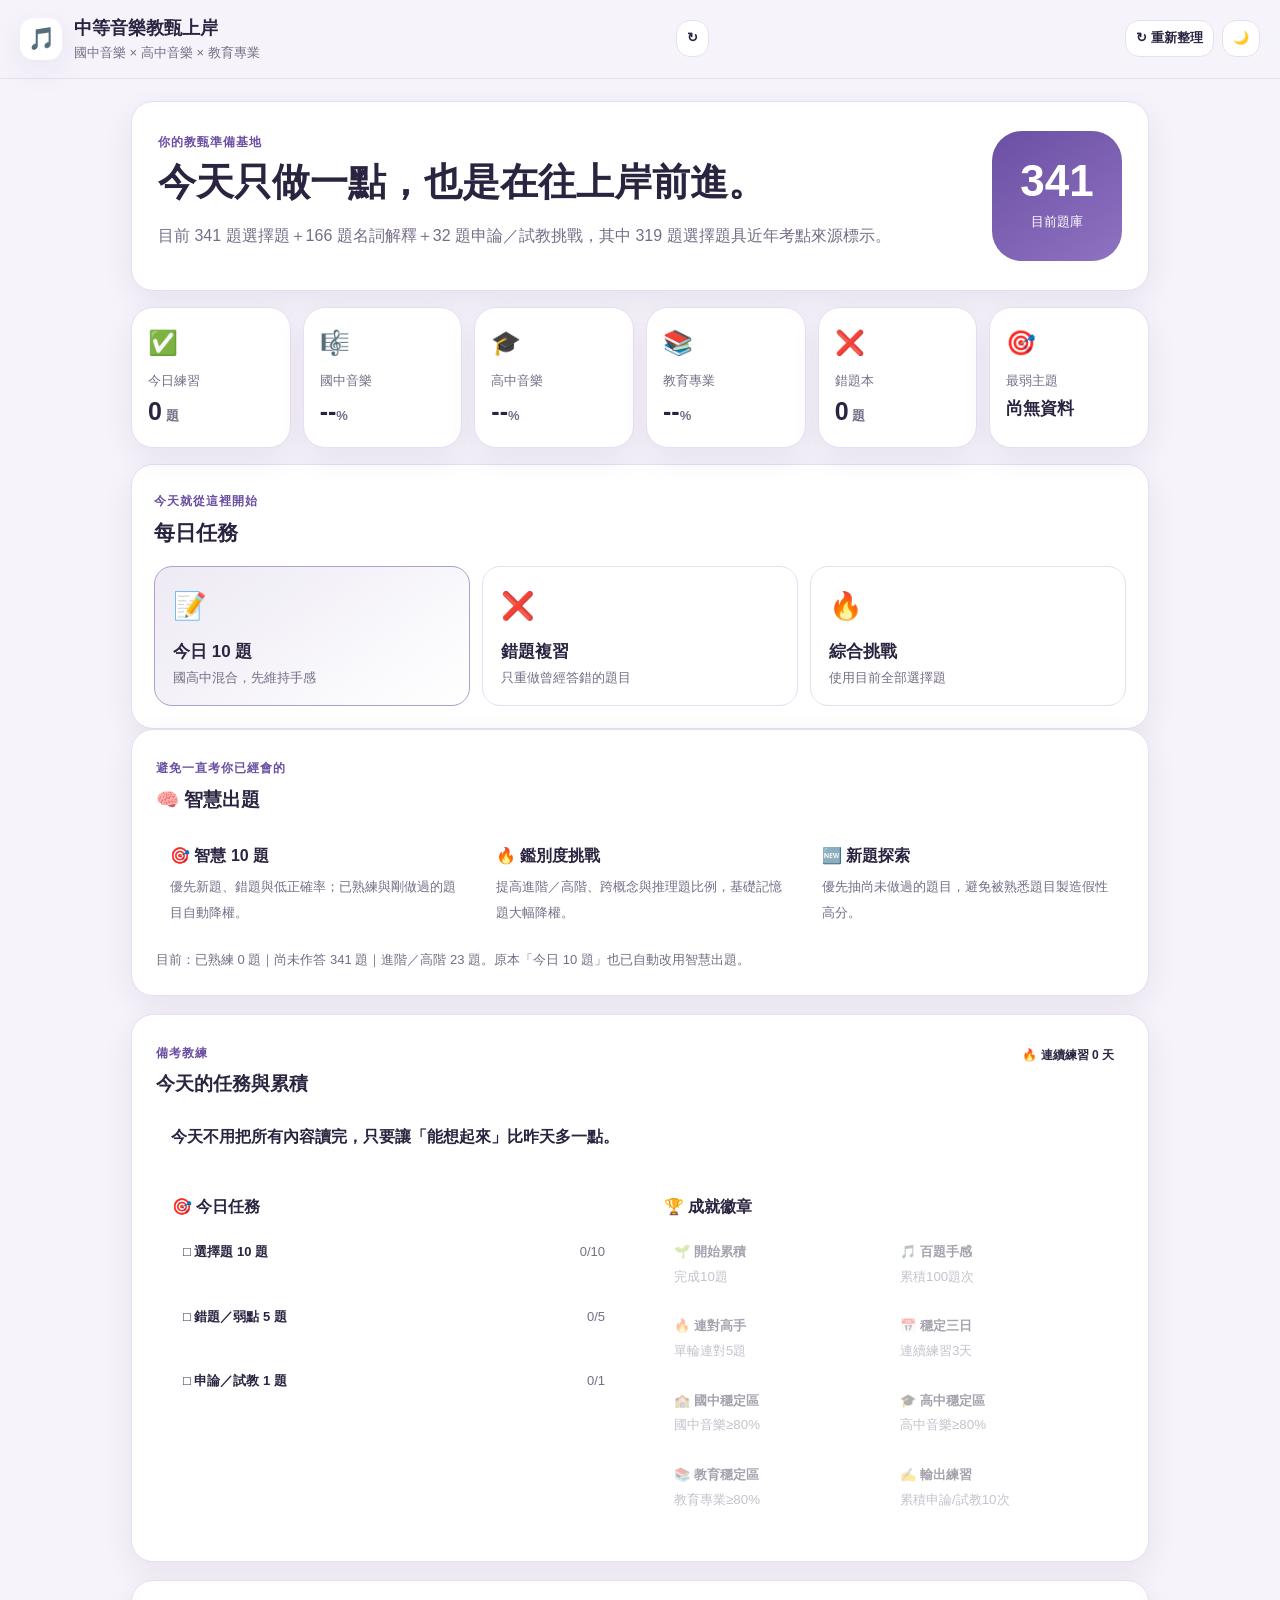
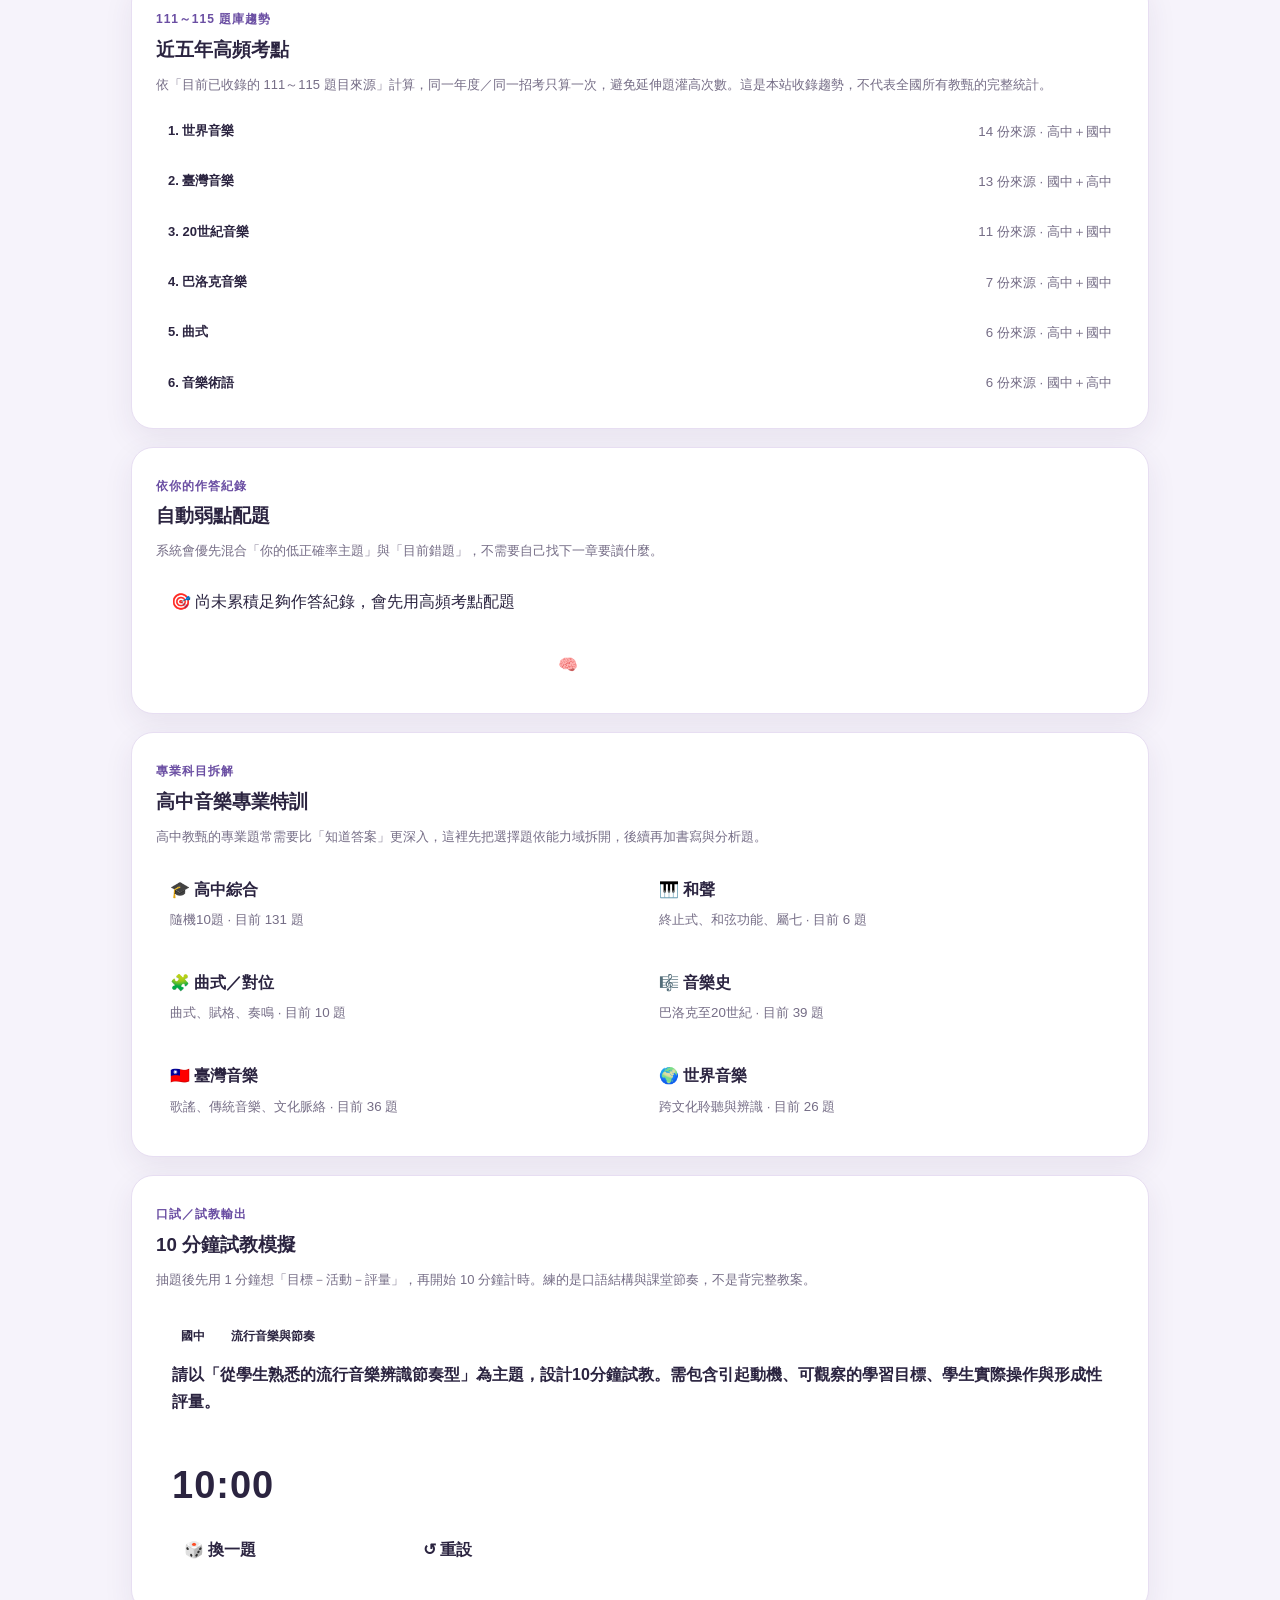
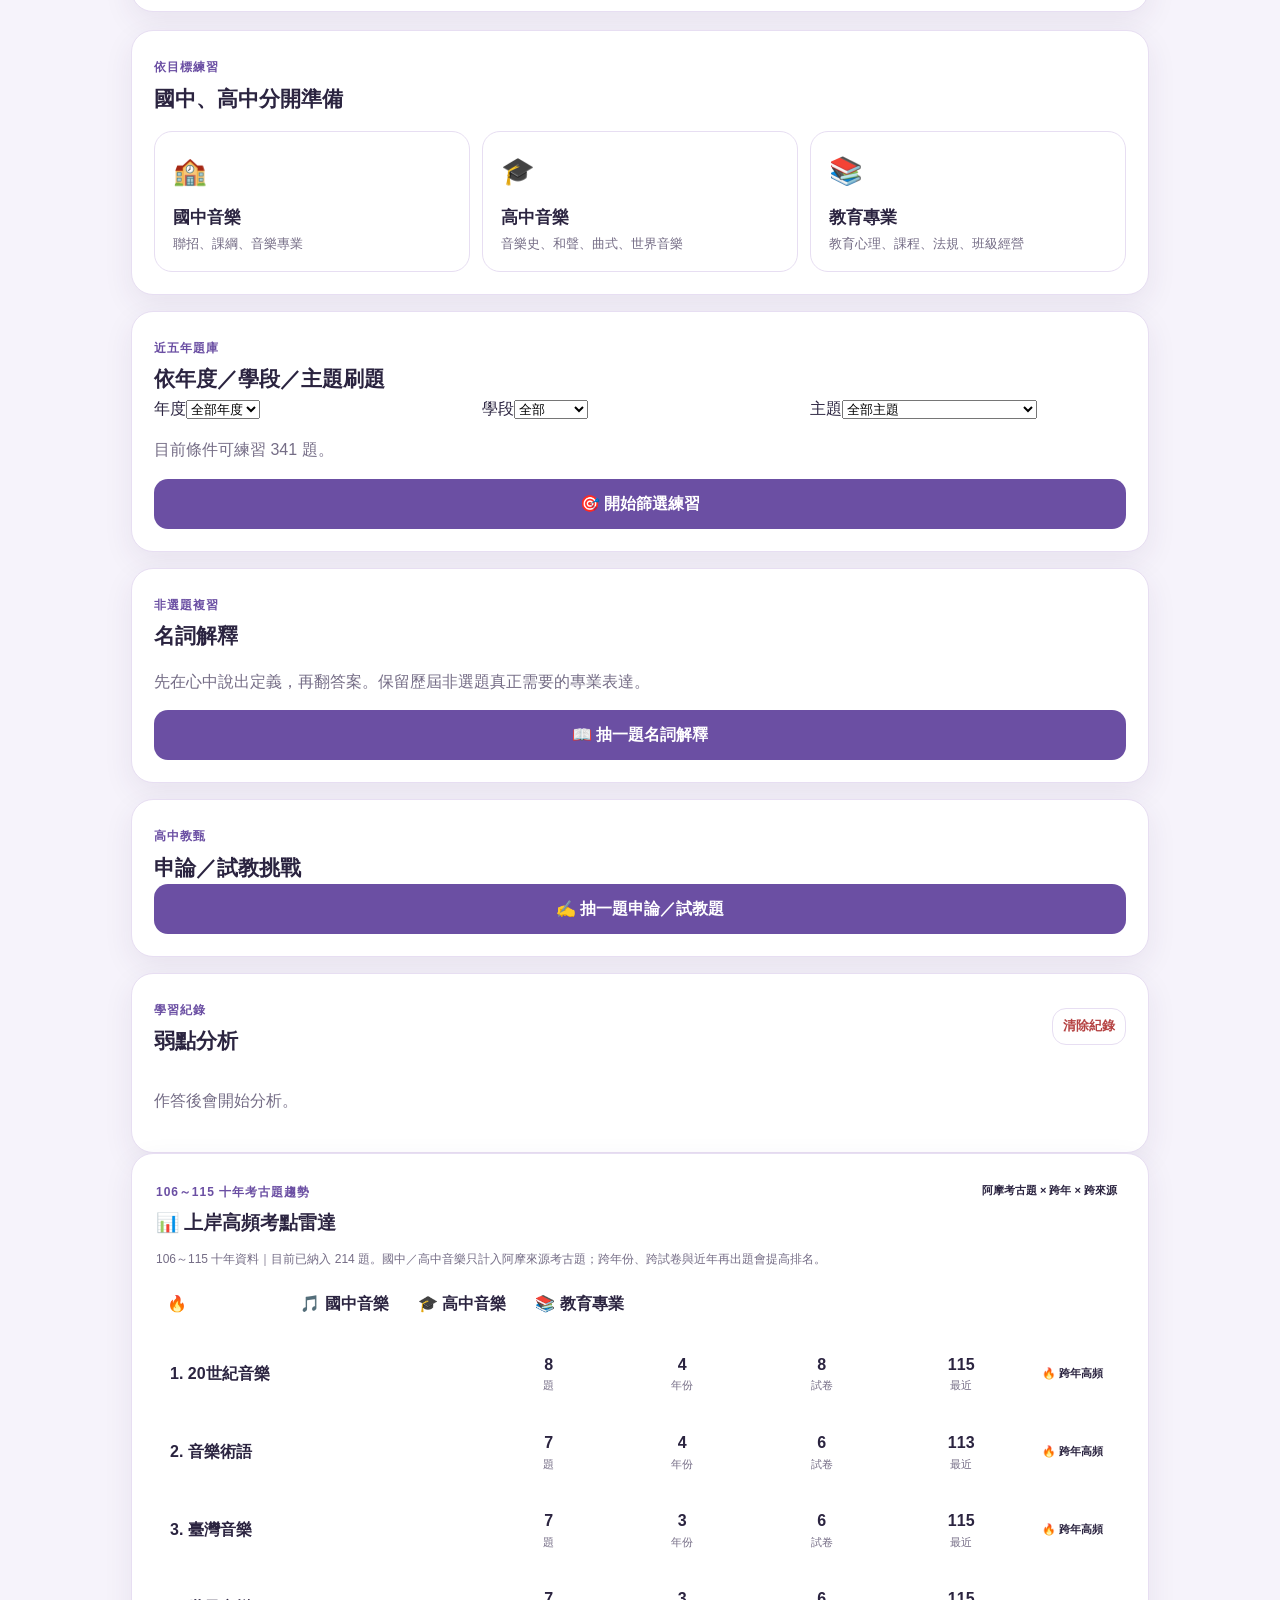
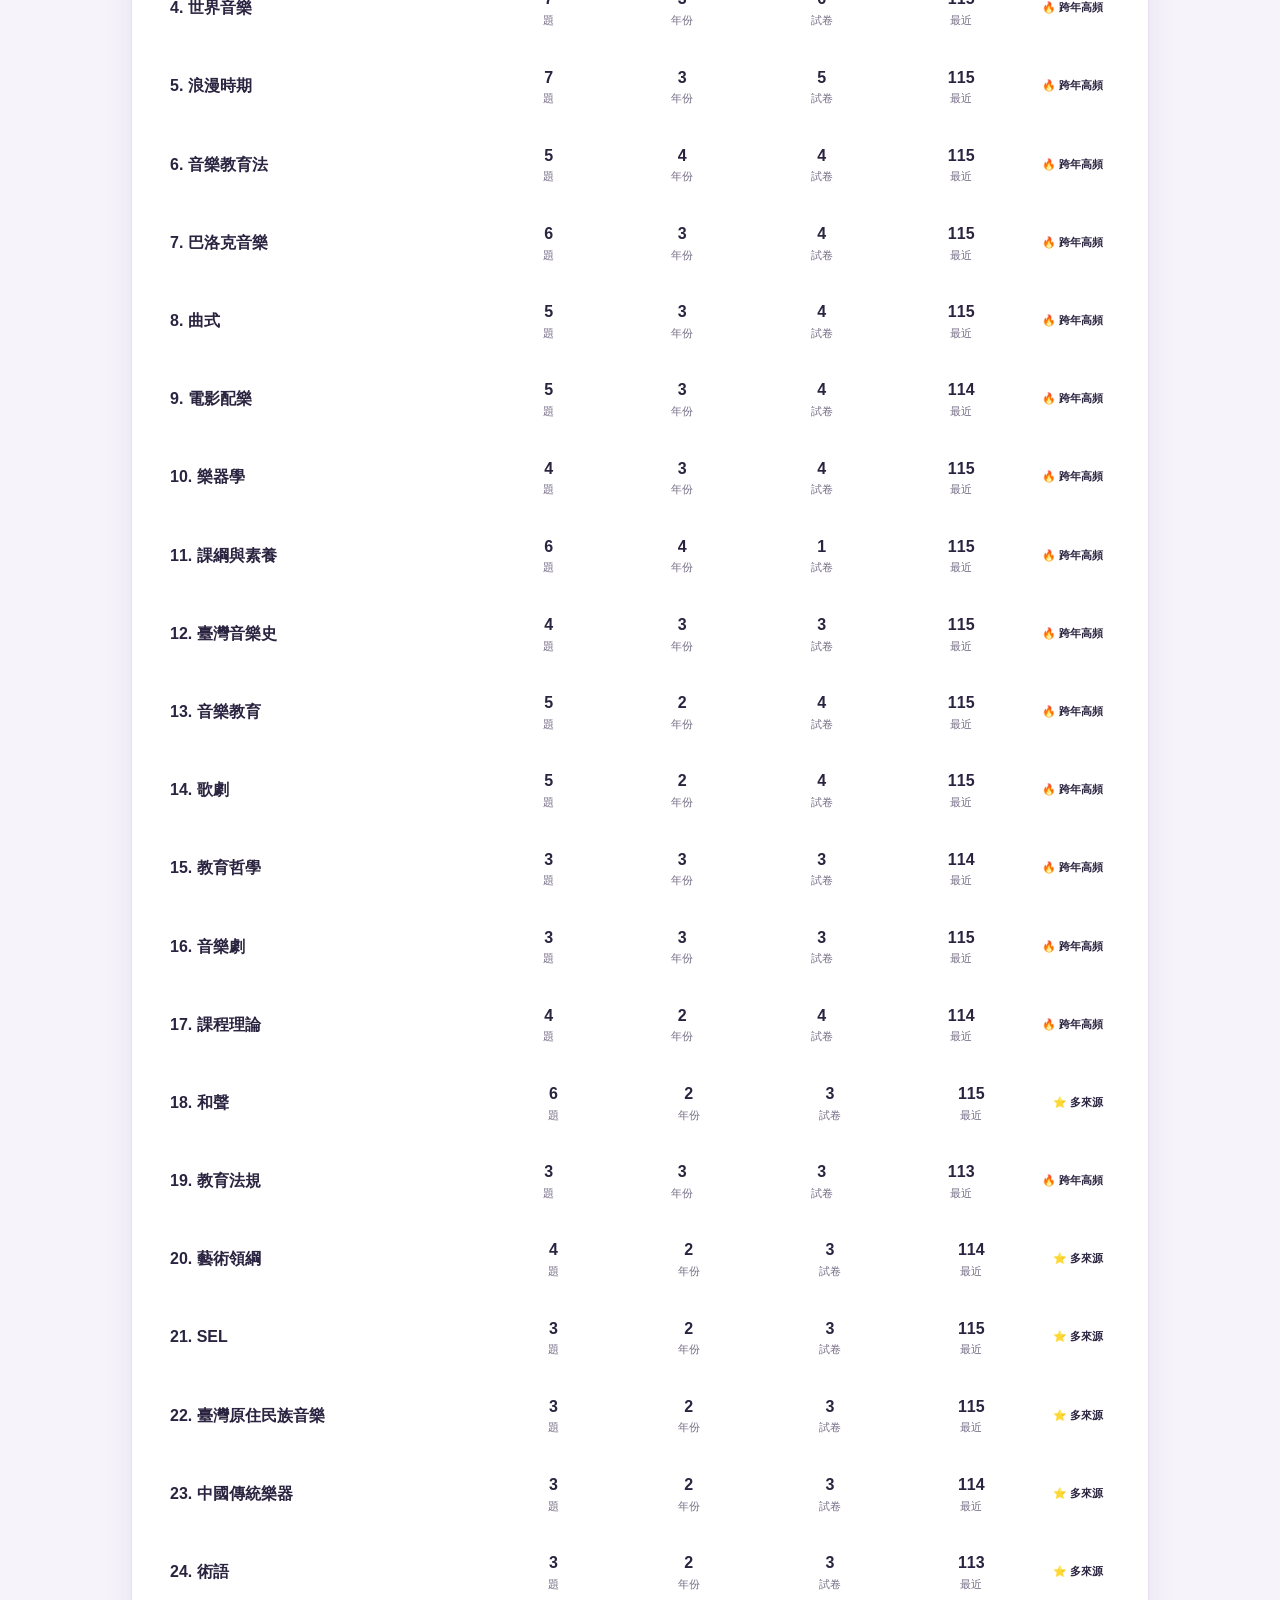
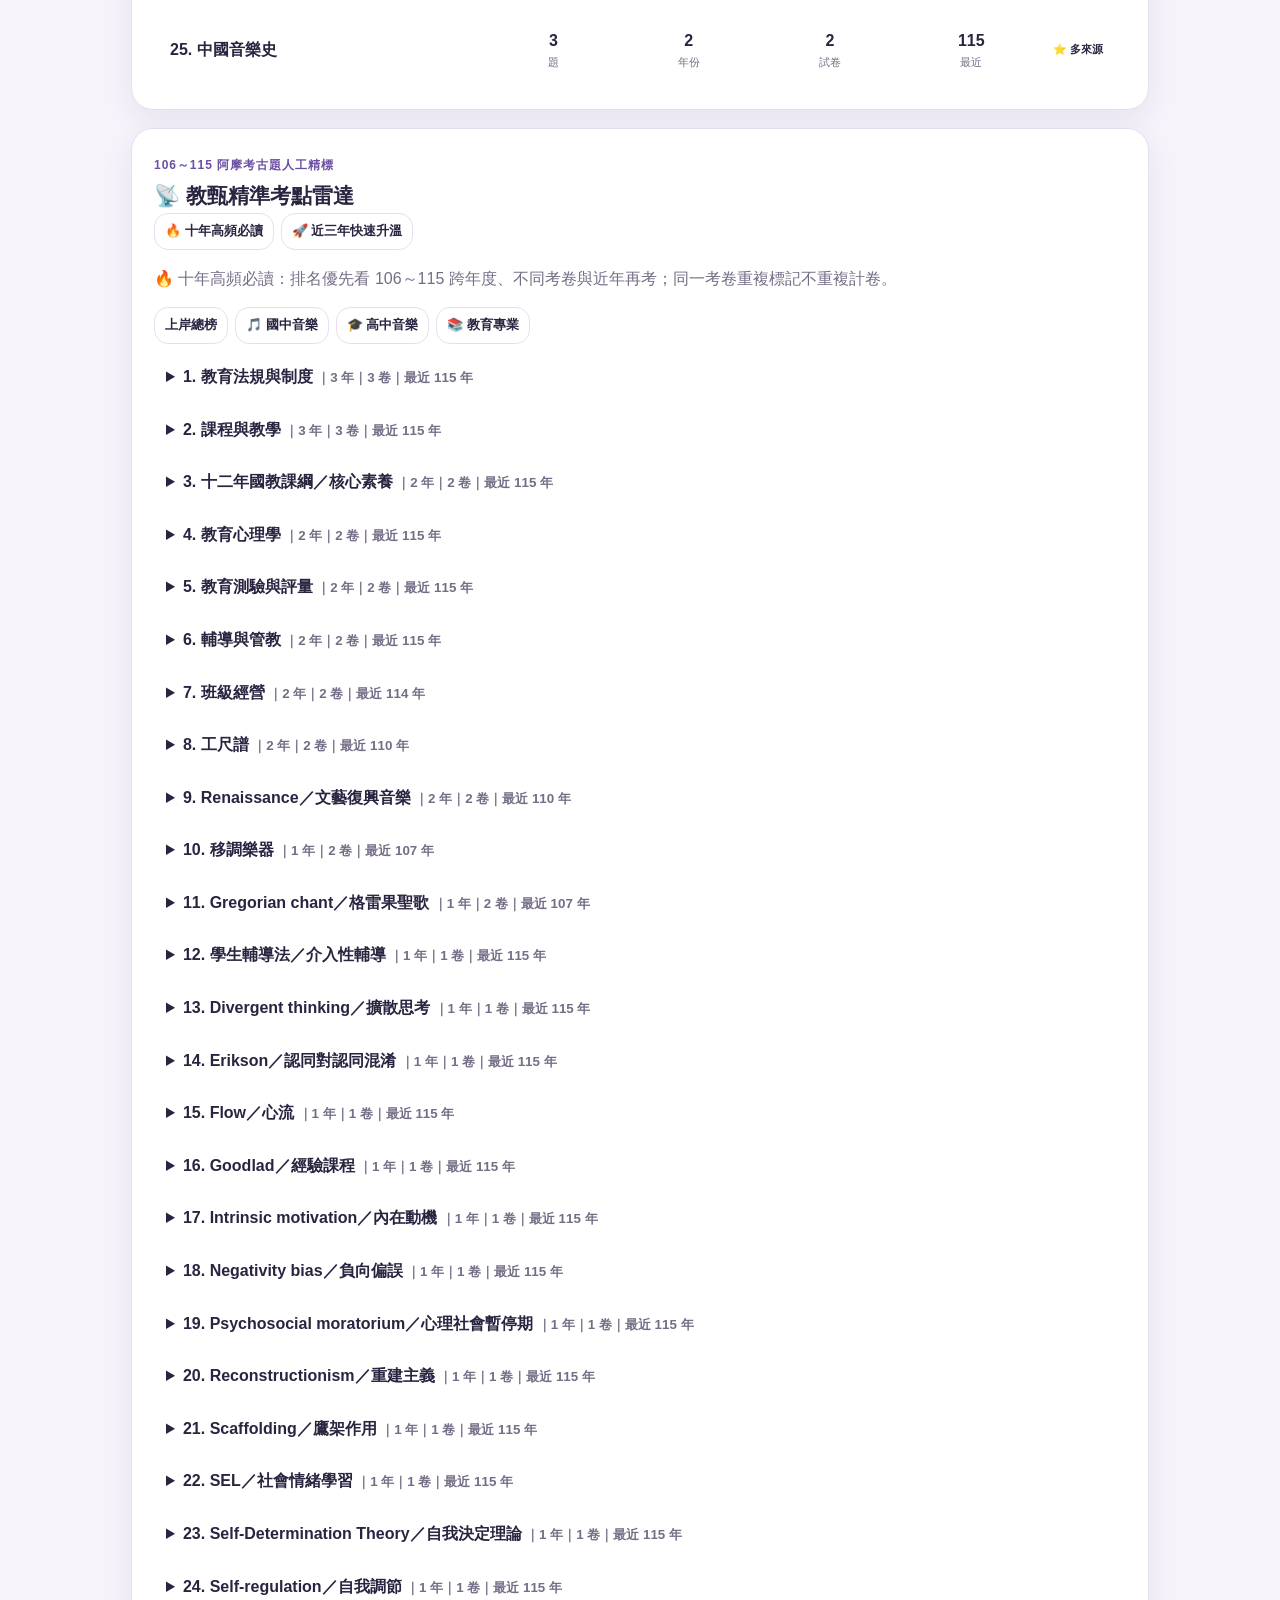
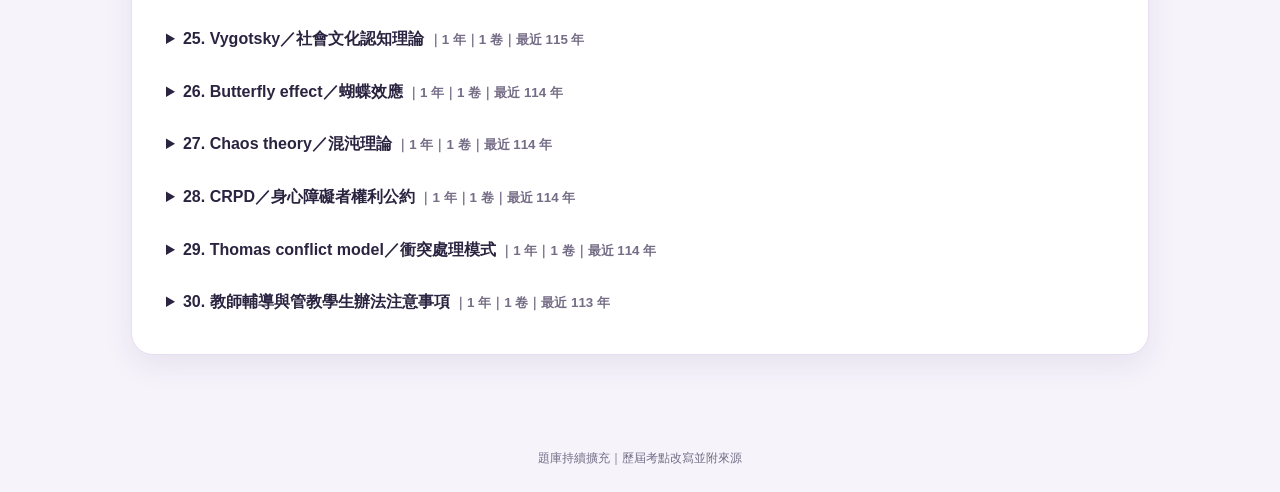
==== index.html @ 7e74a552 "Load 113 MOE music batches" ====
<!doctype html><html lang="zh-Hant"><head><meta charset="utf-8"><meta name="viewport" content="width=device-width, initial-scale=1, viewport-fit=cover"><meta name="theme-color" content="#6b4fa3"><title>中等音樂教甄上岸｜國中＋高中音樂</title><link rel="stylesheet" href="style.css"></head><body><header class="topbar"><div class="brand"><div class="brand-mark">🎵</div><div><h1>中等音樂教甄上岸</h1><p>國中音樂 × 高中音樂 × 教育專業</p></div></div><button onclick="location.reload()" class="ghost small" title="重新整理">↻</button><button id="themeBtn" class="ghost small">🌙</button></header><main class="container"><section id="homeView" class="view active"><section class="hero card"><div><span class="eyebrow">你的教甄準備基地</span><h2>今天只做一點，也是在往上岸前進。</h2><p id="dataStatus" class="muted">正在讀取題庫…</p></div><div class="hero-kpi"><span id="totalQuestions">0</span><small>目前題庫</small></div></section><section class="stats-grid"><div class="stat card"><span class="icon">✅</span><div class="label">今日練習</div><div class="value"><strong id="todayPractice">0</strong><small> 題</small></div></div><div class="stat card"><span class="icon">🎼</span><div class="label">國中音樂</div><div class="value"><strong id="juniorAccuracy">--</strong><small>%</small></div></div><div class="stat card"><span class="icon">🎓</span><div class="label">高中音樂</div><div class="value"><strong id="seniorAccuracy">--</strong><small>%</small></div></div><div class="stat card"><span class="icon">📚</span><div class="label">教育專業</div><div class="value"><strong id="eduAccuracy">--</strong><small>%</small></div></div><div class="stat card"><span class="icon">❌</span><div class="label">錯題本</div><div class="value"><strong id="wrongCount">0</strong><small> 題</small></div></div><div class="stat card"><span class="icon">🎯</span><div class="label">最弱主題</div><div id="weakestTopic" class="value text-value">尚無資料</div></div></section><section class="card section-card"><div class="section-title"><div><span class="eyebrow">今天就從這裡開始</span><h3>每日任務</h3></div></div><div class="mode-grid"><button class="mode-card featured" data-mode="random10"><span class="mode-icon">📝</span><b>今日 10 題</b><small>國高中混合，先維持手感</small></button><button class="mode-card" data-mode="wrong"><span class="mode-icon">❌</span><b>錯題複習</b><small>只重做曾經答錯的題目</small></button><button class="mode-card" data-mode="all"><span class="mode-icon">🔥</span><b>綜合挑戰</b><small>使用目前全部選擇題</small></button></div></section><section class="card section-card"><div class="section-title"><div><span class="eyebrow">依目標練習</span><h3>國中、高中分開準備</h3></div></div><div class="mode-grid"><button class="mode-card" data-mode="junior"><span class="mode-icon">🏫</span><b>國中音樂</b><small>聯招、課綱、音樂專業</small></button><button class="mode-card" data-mode="senior"><span class="mode-icon">🎓</span><b>高中音樂</b><small>音樂史、和聲、曲式、世界音樂</small></button><button class="mode-card" data-mode="education"><span class="mode-icon">📚</span><b>教育專業</b><small>教育心理、課程、法規、班級經營</small></button></div></section><section class="card section-card"><div class="section-title"><div><span class="eyebrow">近五年題庫</span><h3>依年度／學段／主題刷題</h3></div></div><div style="display:grid;grid-template-columns:repeat(auto-fit,minmax(160px,1fr));gap:12px"><label>年度<select id="yearFilter"></select></label><label>學段<select id="subjectFilter"><option value="">全部</option><option value="國中音樂">國中音樂</option><option value="高中音樂">高中音樂</option><option value="教育專業">教育專業</option></select></label><label>主題<select id="topicFilter"></select></label></div><p id="filterCount" class="muted">正在整理可練習題數…</p><button id="filteredQuizBtn" class="primary wide">🎯 開始篩選練習</button></section><section class="card section-card"><div class="section-title"><div><span class="eyebrow">非選題複習</span><h3>名詞解釋</h3></div></div><p class="muted">先在心中說出定義，再翻答案。保留歷屆非選題真正需要的專業表達。</p><button id="termBtn" class="primary wide">📖 抽一題名詞解釋</button></section><section class="card section-card"><div class="section-title"><div><span class="eyebrow">高中教甄</span><h3>申論／試教挑戰</h3></div></div><button id="essayBtn" class="primary wide">✍️ 抽一題申論／試教題</button></section><section class="card section-card"><div class="section-title"><div><span class="eyebrow">學習紀錄</span><h3>弱點分析</h3></div><button id="resetBtn" class="ghost danger small">清除紀錄</button></div><div id="weaknessList" class="weakness-list"><p class="muted">作答後會開始分析。</p></div></section></section><section id="quizView" class="view"><div class="quiz-head"><button id="quitBtn" class="ghost small">← 返回</button><div class="progress-wrap"><div class="progress-meta"><span id="questionProgress">1 / 10</span><span id="quizScore">答對 0</span></div><div class="progress"><div id="progressBar"></div></div></div></div><article class="question-card card"><div class="question-meta"><span id="questionSubject" class="pill"></span><span id="questionTopic" class="pill subtle"></span><span id="questionLevel" class="pill subtle"></span></div><h2 id="questionText"></h2><div id="options" class="options"></div><div id="feedback" class="feedback hidden"><div id="feedbackTitle" class="feedback-title"></div><p id="explanation"></p><div id="sourceBox" class="source-box"></div></div><button id="nextBtn" class="primary hidden">下一題 →</button></article></section><section id="termView" class="view"><div class="quiz-head"><button id="termBackBtn" class="ghost small">← 返回</button></div><article class="question-card card"><div class="question-meta"><span id="termLevel" class="pill"></span><span id="termTopic" class="pill subtle"></span></div><span class="eyebrow">請解釋下列名詞</span><h2 id="termName"></h2><p id="termZh" class="muted"></p><button id="showTermBtn" class="primary wide">👀 看解答</button><div id="termAnswer" class="feedback hidden"></div><button id="nextTermBtn" class="ghost wide">再抽一題</button></article></section><section id="essayView" class="view"><div class="quiz-head"><button id="essayBackBtn" class="ghost small">← 返回</button></div><article class="question-card card"><div class="question-meta"><span id="essayLevel" class="pill"></span><span id="essayTopic" class="pill subtle"></span></div><h2 id="essayQuestion"></h2><div class="essay-tools"><textarea id="essayAnswer" rows="10"></textarea></div><button id="showHintBtn" class="primary">看答題提示</button><div id="essayHint" class="feedback hidden"></div><button id="nextEssayBtn" class="ghost wide">再抽一題</button></article></section><section id="resultView" class="view"><section class="result-card card"><div id="resultEmoji" class="result-emoji">🎉</div><h2 id="resultTitle">完成！</h2><div class="score-big"><span id="resultScore">0</span><small>%</small></div><p id="resultSummary" class="muted"></p><div class="result-actions"><button id="retryBtn" class="primary">再練一次</button><button id="homeBtn" class="ghost">回首頁</button></div></section></section></main><footer><span>題庫持續擴充｜歷屆考點改寫並附來源</span></footer><script src="questions.js"></script><script src="questions_recent.js"></script><script src="questions_official_111_115.js"></script><script src="questions_batch_114_jh_music_edu.js"></script><script src="questions_batch_113_tainan.js"></script><script src="source_index.js"></script><script src="questions_batch_114_newtaipei_tainan_ntnu_part7.js"></script><script src="questions_batch_114_kaohsiung_taipei_part8.js"></script><script src="questions_batch_115_latest_part1.js"></script><script src="questions_batch_115_latest_part2.js"></script><script src="questions_batch_115_newtaipei_part3.js"></script><script src="sources_115.js"></script><script src="questions_rare_batch1.js"></script><script src="questions_rare_batch2.js"></script><script src="questions_rare_batch3.js"></script><script src="questions_rare_batch4.js"></script><script src="questions_rare_batch5.js"></script><script src="questions_rare_batch6.js"></script><script src="questions_rare_batch7.js"></script><script src="questions_rare_batch8.js"></script><script src="questions_junior_111_batch1.js"></script><script src="questions_junior_112_115_batch2.js"></script><script src="questions_junior_112_115_batch3.js"></script><script src="questions_junior_113_114_batch4.js"></script><script src="questions_junior_113_batch5.js"></script><script src="questions_junior_115_central_batch6.js"></script><script src="questions_junior_115_central_taoyuan_batch7.js"></script><script src="questions_junior_115_taoyuan_kaohsiung_batch8.js"></script><script src="questions_junior_115_kaohsiung_batch9.js"></script><script src="questions_junior_115_kaohsiung_batch10.js"></script><script src="questions_junior_115_kaohsiung_batch11.js"></script><script src="questions_115_moe_nonchoice_batch12.js"></script><script src="questions_115_moe_nonchoice_batch13.js"></script><script src="questions_115_chsh_nonchoice_batch14.js"></script><script src="questions_115_neihu_batch15.js"></script><script src="questions_112_tcfsh_batch16.js?v=20260818"></script><script src="questions_112_nchu_batch17.js?v=20260818"></script><script src="questions_113_nchu_batch18.js?v=20260818"></script><script src="questions_113_moe_batch19.js?v=20260818"></script><script src="terms.js"></script><script src="terms_110_113.js"></script><script src="terms_112_115_extra.js"></script><script src="terms_111_115_extra2.js"></script><script src="terms_rare_batch3.js"></script><script src="terms_rare_batch4.js"></script><script src="terms_rare_batch5.js"></script><script src="terms_rare_batch6.js"></script><script src="terms_rare_batch7.js"></script><script src="terms_rare_batch8.js"></script><script src="terms_rare_batch9.js"></script><script src="terms_115_cksh_batch10.js"></script><script src="terms_115_moe_batch11.js"></script><script src="terms_115_chsh_batch12.js"></script><script src="terms_115_hchs_batch13.js?v=20260818"></script><script src="terms_115_zsgsh_batch14.js?v=20260818"></script><script src="terms_114_ntnu_batch15.js?v=20260818"></script><script src="terms_112_moe_batch16.js?v=20260818"></script><script src="terms_112_tcfsh_batch17.js?v=20260818"></script><script src="terms_112_nchu_batch18.js?v=20260818"></script><script src="terms_113_nchu_batch19.js?v=20260818"></script><script src="terms_113_moe_batch20.js?v=20260818"></script><script src="essay_prompts.js"></script><script src="essay_115_neihu_batch.js"></script><script src="essay_115_hchs_batch.js?v=20260818"></script><script src="essay_115_zsgsh_batch.js?v=20260818"></script><script src="essay_114_ntnu_batch.js?v=20260818"></script><script src="essay_112_moe_batch.js?v=20260818"></script><script src="essay_112_tcfsh_batch.js?v=20260818"></script><script src="essay_112_nchu_batch.js?v=20260818"></script><script src="essay_113_nchu_batch.js?v=20260818"></script><script src="essay_113_moe_batch.js?v=20260818"></script><script src="detailed_answers.js?v=20260818"></script><script src="app.js"></script><script src="detailed_answer_ui.js?v=20260818"></script><script src="coach.js?v=20260818"></script><script src="spaced_review.js?v=20260818"></script><script src="advanced_practice.js?v=20260818"></script><script src="precise_terms_106_110.js?v=20260818"></script><script src="precise_terms_106_109_batch2.js?v=20260818b"></script><script src="precise_terms_106_110_part2.js?v=20260818c"></script><script src="precise_terms_107_moe_batch4.js?v=20260818d"></script><script src="precise_terms_111_113_batch4.js?v=20260818e"></script><script src="precise_terms_114_115_batch6.js?v=20260818f"></script><script src="precise_terms_edu_112_115_batch1.js?v=20260818g"></script><script src="precise_terms_edu_113_115_batch8.js?v=20260818h"></script><script src="precise_terms_edu_112_batch9.js?v=20260818i"></script><script src="precise_terms_edu_109_111_batch10.js?v=20260818j"></script><script src="precise_terms_edu_106_108_batch11.js?v=20260818k"></script><script src="precise_terms_radar.js?v=20260818k"></script></body></html>
---- style.css ----
:root{
  --bg:#f6f3fb;
  --card:#ffffff;
  --text:#2b2440;
  --muted:#756d86;
  --primary:#6b4fa3;
  --primary-2:#8f72c1;
  --border:#e7def2;
  --good:#1d7a5b;
  --bad:#b54242;
  --shadow:0 10px 30px rgba(59,42,94,.08);
}
*{box-sizing:border-box}
html{scroll-behavior:smooth}
body{margin:0;font-family:-apple-system,BlinkMacSystemFont,"Segoe UI","Noto Sans TC",sans-serif;background:var(--bg);color:var(--text);line-height:1.6}
body.dark{--bg:#17131f;--card:#221c2e;--text:#f5f0ff;--muted:#b8adc8;--primary:#a98adf;--primary-2:#c0a7ea;--border:#3a304b;--shadow:none}
button,textarea{font:inherit}
button{cursor:pointer}
.topbar{position:sticky;top:0;z-index:10;display:flex;align-items:center;justify-content:space-between;padding:14px 20px;background:color-mix(in srgb,var(--bg) 92%,transparent);backdrop-filter:blur(10px);border-bottom:1px solid var(--border)}
.brand{display:flex;align-items:center;gap:12px}.brand-mark{width:42px;height:42px;border-radius:14px;display:grid;place-items:center;background:var(--card);box-shadow:var(--shadow);font-size:22px}.brand h1{font-size:18px;margin:0}.brand p{margin:0;color:var(--muted);font-size:13px}
.container{max-width:1050px;margin:0 auto;padding:22px 16px 70px}.view{display:none}.view.active{display:block}.card{background:var(--card);border:1px solid var(--border);border-radius:22px;box-shadow:var(--shadow)}
.hero{display:grid;grid-template-columns:1fr auto;gap:20px;align-items:center;padding:26px}.hero h2{font-size:clamp(24px,5vw,38px);line-height:1.25;margin:6px 0 10px}.eyebrow{font-size:12px;font-weight:800;letter-spacing:.08em;color:var(--primary);text-transform:uppercase}.muted{color:var(--muted)}.hero-note{margin-bottom:0;color:var(--muted)}.hero-kpi{width:130px;height:130px;border-radius:30px;background:linear-gradient(145deg,var(--primary),var(--primary-2));color:white;display:flex;flex-direction:column;align-items:center;justify-content:center}.hero-kpi span{font-size:44px;font-weight:900;line-height:1}.hero-kpi small{margin-top:8px}
.stats-grid{display:grid;grid-template-columns:repeat(6,1fr);gap:12px;margin:16px 0}.stat{padding:16px;min-height:125px}.stat .icon{font-size:24px}.stat .label{color:var(--muted);font-size:13px;margin-top:8px}.stat .value{font-size:25px;font-weight:850}.stat .value small{font-size:13px;color:var(--muted)}.stat .text-value{font-size:17px;line-height:1.3;margin-top:7px}
.section-card{padding:22px;margin-top:16px}.section-title{display:flex;align-items:center;justify-content:space-between;gap:16px}.section-title h3{margin:3px 0 0;font-size:21px}.mode-grid{display:grid;grid-template-columns:repeat(3,1fr);gap:12px;margin-top:16px}.mode-card{border:1px solid var(--border);background:var(--card);color:var(--text);border-radius:18px;padding:18px;text-align:left;min-height:120px;transition:.15s ease}.mode-card:hover{transform:translateY(-2px);border-color:var(--primary)}.mode-card.featured{background:linear-gradient(145deg,color-mix(in srgb,var(--primary) 12%,var(--card)),var(--card));border-color:color-mix(in srgb,var(--primary) 45%,var(--border))}.mode-icon{font-size:27px;display:block;margin-bottom:10px}.mode-card b{display:block;font-size:17px}.mode-card small{display:block;color:var(--muted);margin-top:4px;line-height:1.35}
.primary,.ghost{border-radius:14px;padding:11px 16px;border:1px solid transparent;font-weight:800}.primary{background:var(--primary);color:white}.primary:hover{filter:brightness(1.05)}.ghost{background:var(--card);color:var(--text);border-color:var(--border)}.ghost:hover{border-color:var(--primary)}.small{padding:7px 10px;font-size:13px}.danger{color:var(--bad)}.wide{width:100%}
.notice{padding:18px 20px;margin-top:16px}.notice p{margin:5px 0 0;color:var(--muted)}
.quiz-head{display:flex;align-items:center;gap:14px;margin-bottom:14px}.progress-wrap{flex:1}.progress-meta{display:flex;justify-content:space-between;font-size:13px;color:var(--muted);margin-bottom:6px}.progress{height:9px;border-radius:999px;background:var(--border);overflow:hidden}.progress>div{height:100%;width:0;background:var(--primary);transition:width .2s}
.question-card{padding:24px}.question-meta{display:flex;flex-wrap:wrap;gap:8px;margin-bottom:14px}.pill{font-size:12px;font-weight:800;border-radius:999px;padding:5px 10px;background:color-mix(in srgb,var(--primary) 14%,var(--card));color:var(--primary)}.pill.subtle{background:var(--bg);color:var(--muted)}.question-card h2{font-size:clamp(21px,4vw,30px);line-height:1.45;margin:10px 0 20px}.options{display:grid;gap:10px}.option-btn{width:100%;text-align:left;border:1px solid var(--border);background:var(--card);color:var(--text);border-radius:16px;padding:15px 16px}.option-btn:hover:not(:disabled){border-color:var(--primary)}.option-btn.correct{border-color:var(--good);background:color-mix(in srgb,var(--good) 10%,var(--card))}.option-btn.wrong{border-color:var(--bad);background:color-mix(in srgb,var(--bad) 9%,var(--card))}.option-btn:disabled{cursor:default}.feedback{margin:18px 0;padding:16px;border-radius:16px;background:var(--bg);border:1px solid var(--border)}.feedback-title{font-weight:900;margin-bottom:6px}.source-box{font-size:12px;color:var(--muted);margin-top:10px;border-top:1px dashed var(--border);padding-top:8px}.hidden{display:none!important}
.result-card{max-width:620px;margin:40px auto;padding:34px;text-align:center}.result-emoji{font-size:48px}.score-big{font-size:58px;font-weight:900;color:var(--primary);line-height:1.1}.score-big small{font-size:22px}.result-actions{display:flex;justify-content:center;gap:10px;margin-top:20px}
.essay-tools{margin:12px 0}.essay-tools label{font-weight:800;display:block;margin-bottom:8px}.essay-tools textarea{width:100%;resize:vertical;border:1px solid var(--border);border-radius:16px;background:var(--bg);color:var(--text);padding:14px;outline:none}.essay-tools textarea:focus{border-color:var(--primary)}
.weakness-list{display:grid;gap:10px;margin-top:14px}.weak-row{display:grid;grid-template-columns:minmax(120px,1fr) 2fr auto;align-items:center;gap:10px}.weak-bar{height:9px;border-radius:999px;background:var(--border);overflow:hidden}.weak-bar>span{display:block;height:100%;background:var(--primary)}.weak-label{font-size:13px}.weak-score{font-size:12px;color:var(--muted)}
footer{display:flex;justify-content:center;flex-wrap:wrap;gap:6px;padding:24px 16px;color:var(--muted);font-size:12px}
@media(max-width:900px){.stats-grid{grid-template-columns:repeat(3,1fr)}}
@media(max-width:680px){.topbar{padding:12px 14px}.brand p{display:none}.container{padding:14px 12px 60px}.hero{grid-template-columns:1fr;padding:20px}.hero-kpi{width:100%;height:auto;min-height:92px;border-radius:20px}.hero-kpi span{font-size:36px}.stats-grid{grid-template-columns:repeat(2,1fr)}.mode-grid{grid-template-columns:1fr}.section-card{padding:18px}.question-card{padding:18px}.weak-row{grid-template-columns:1fr auto}.weak-bar{grid-column:1/-1}}
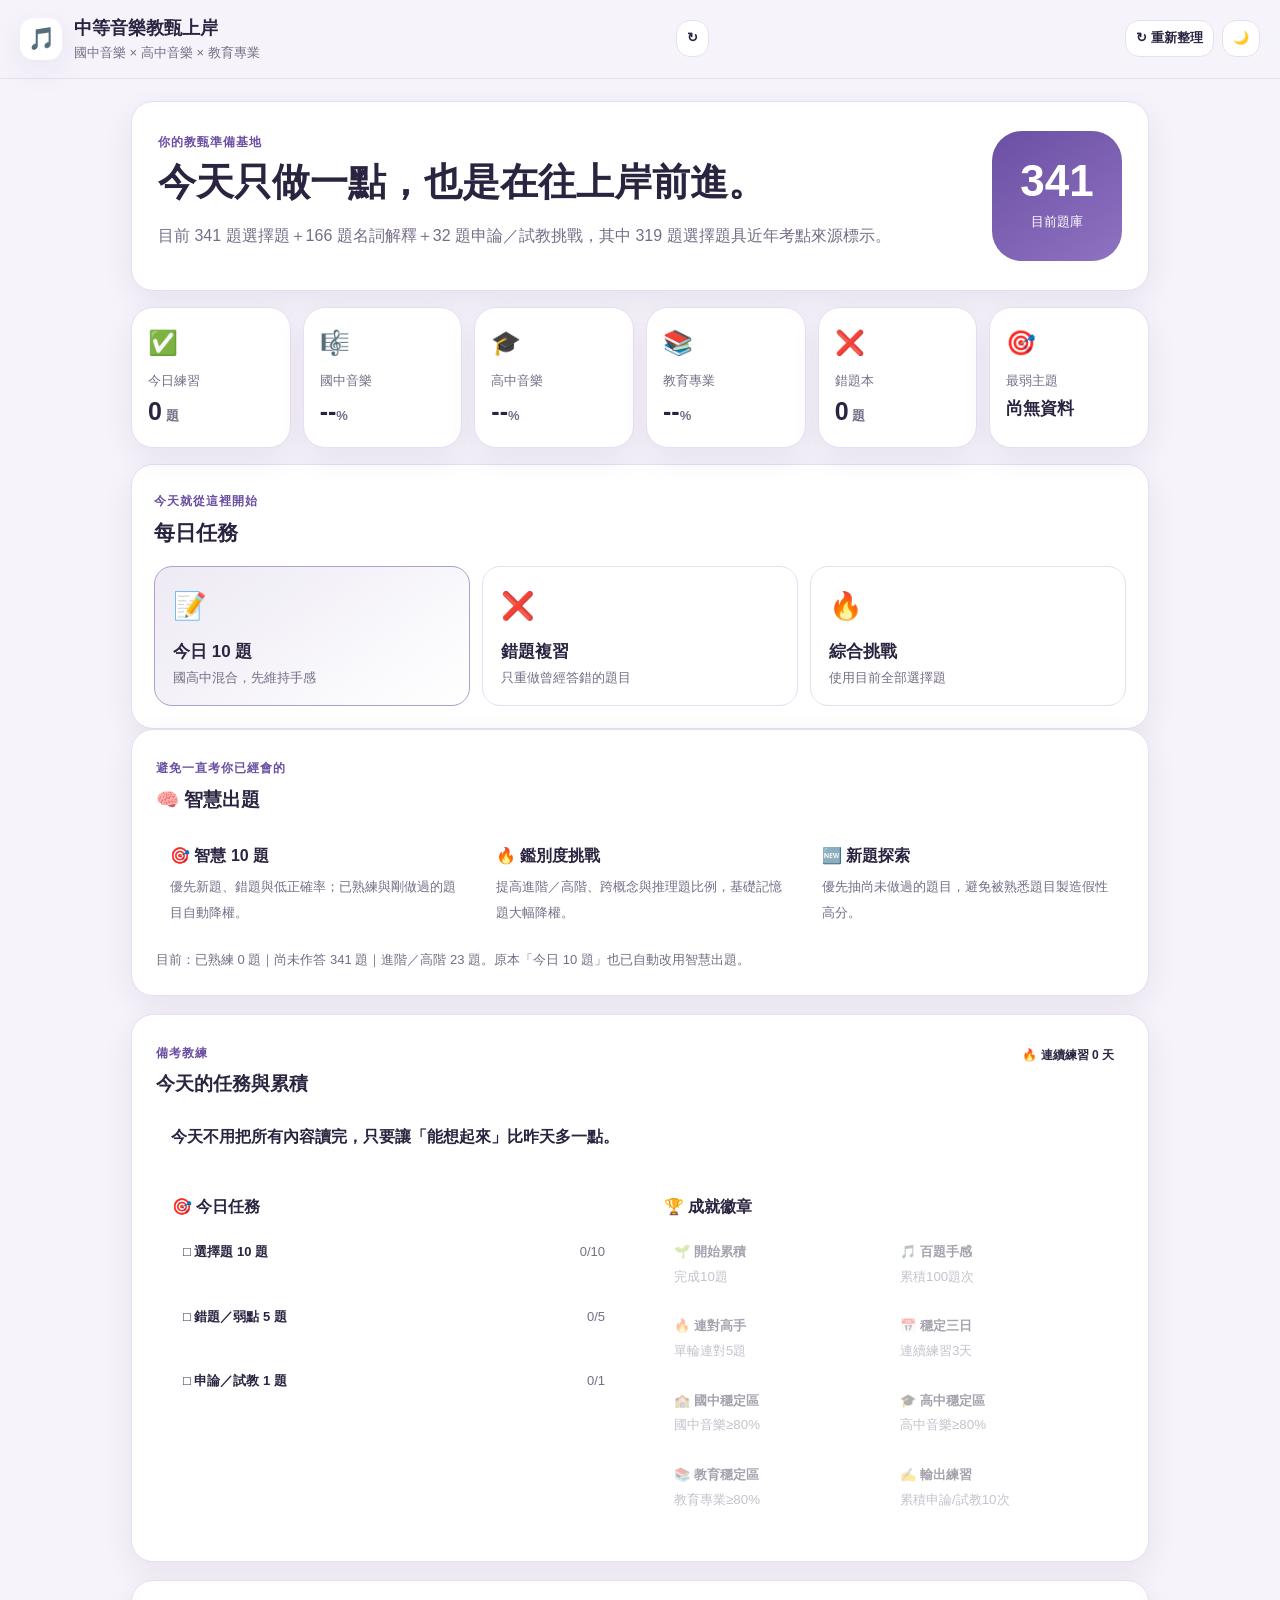
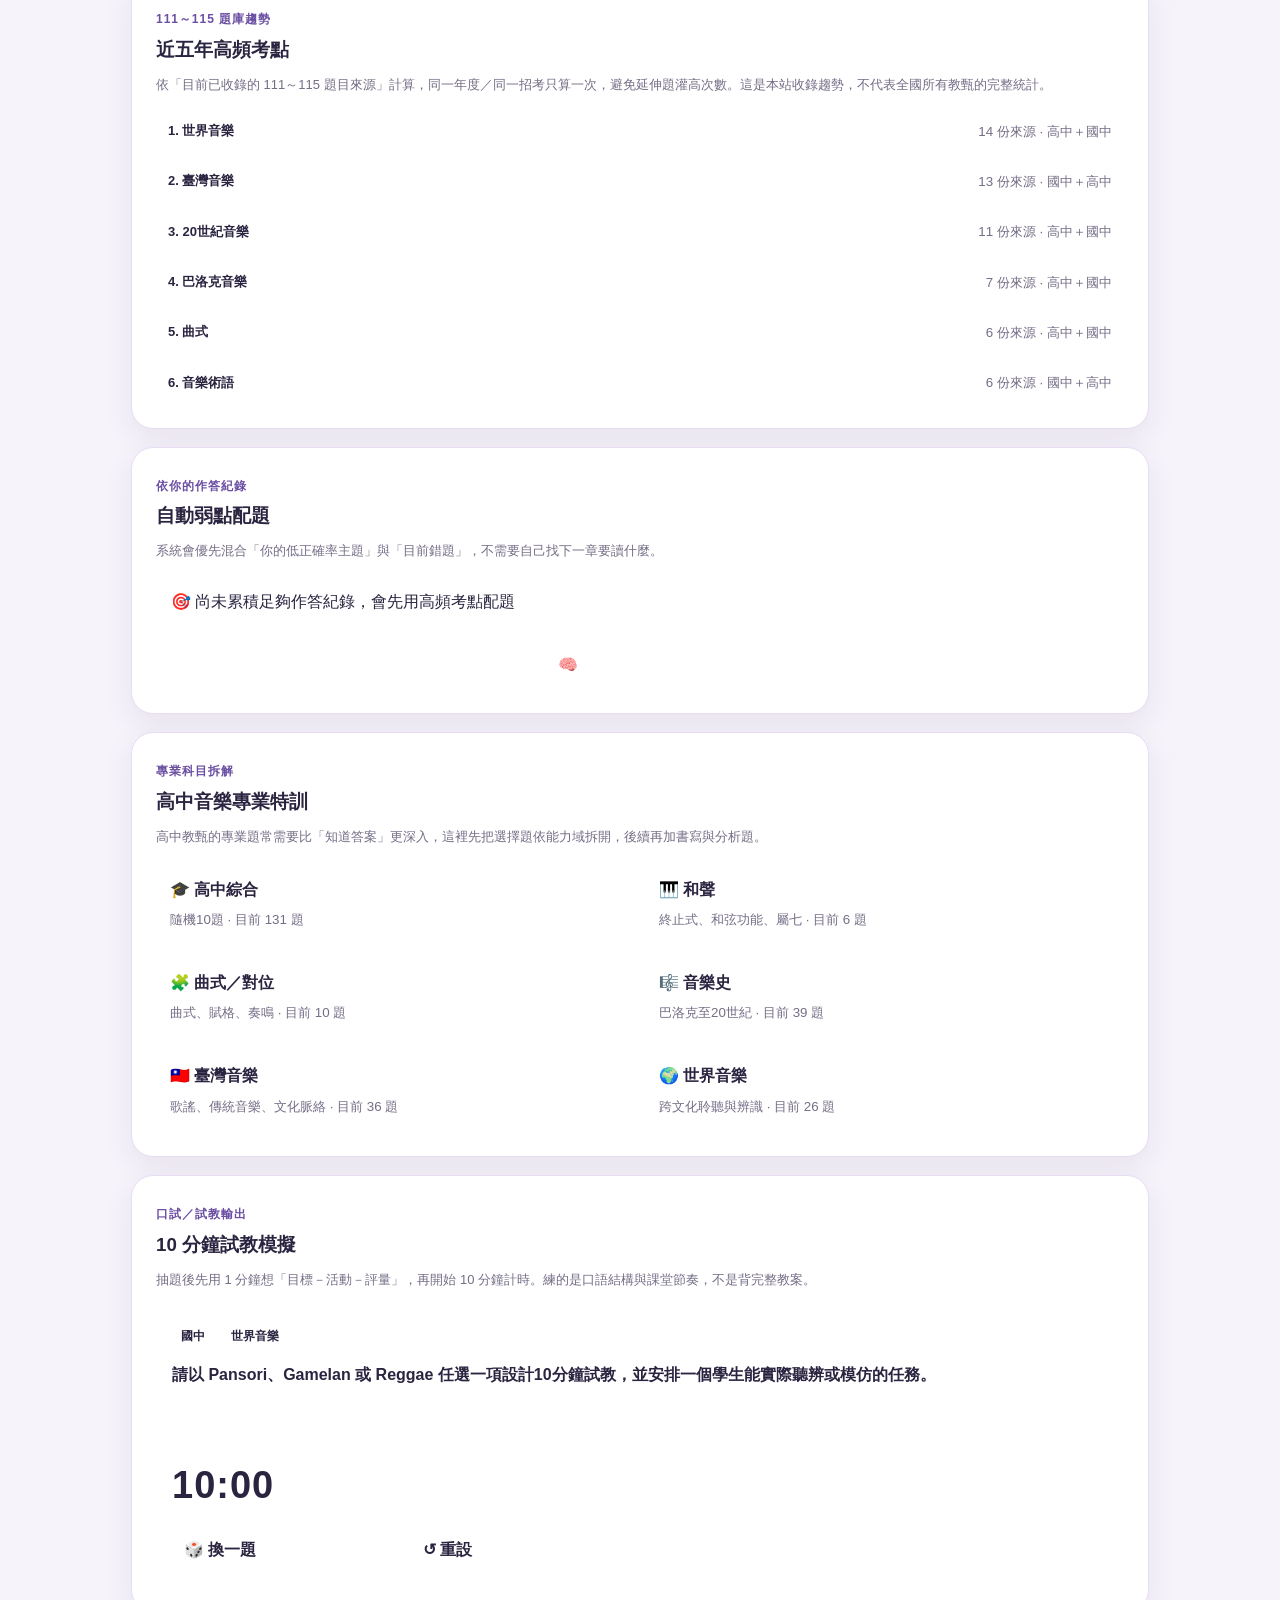
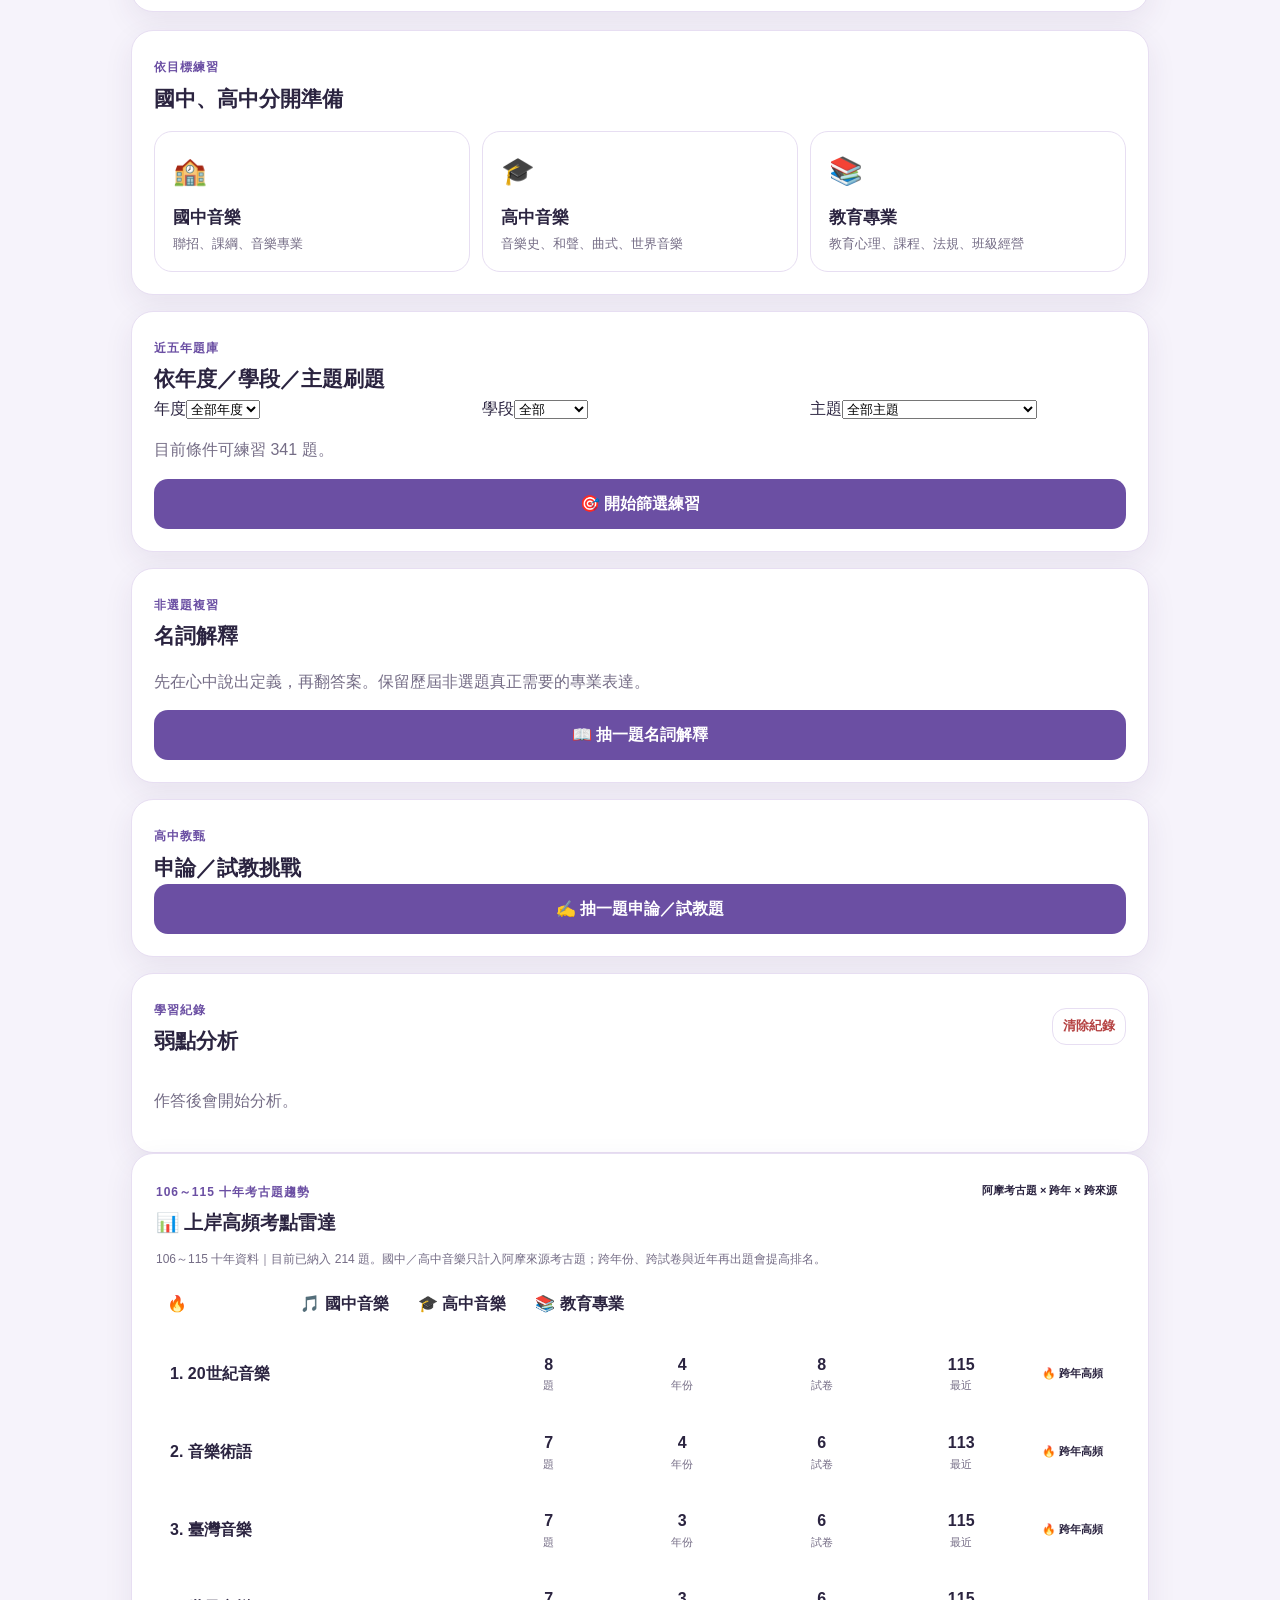
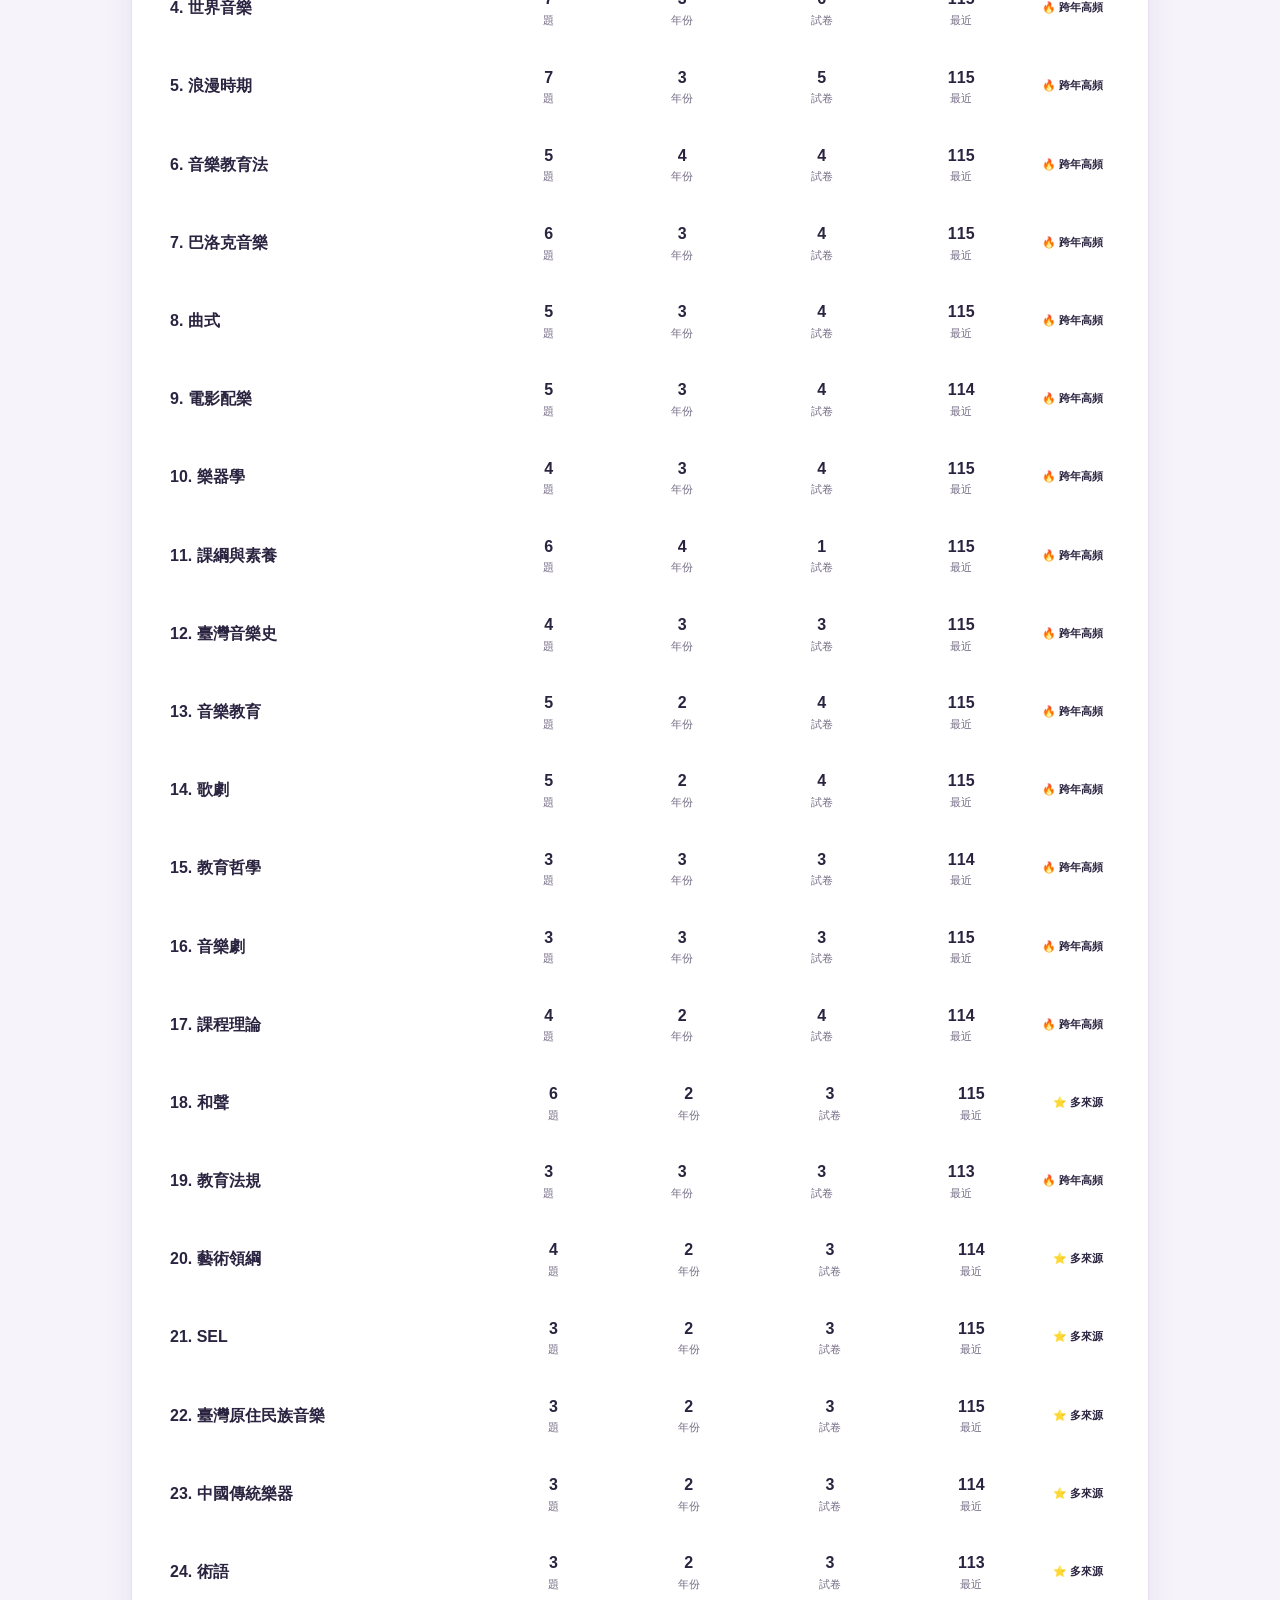
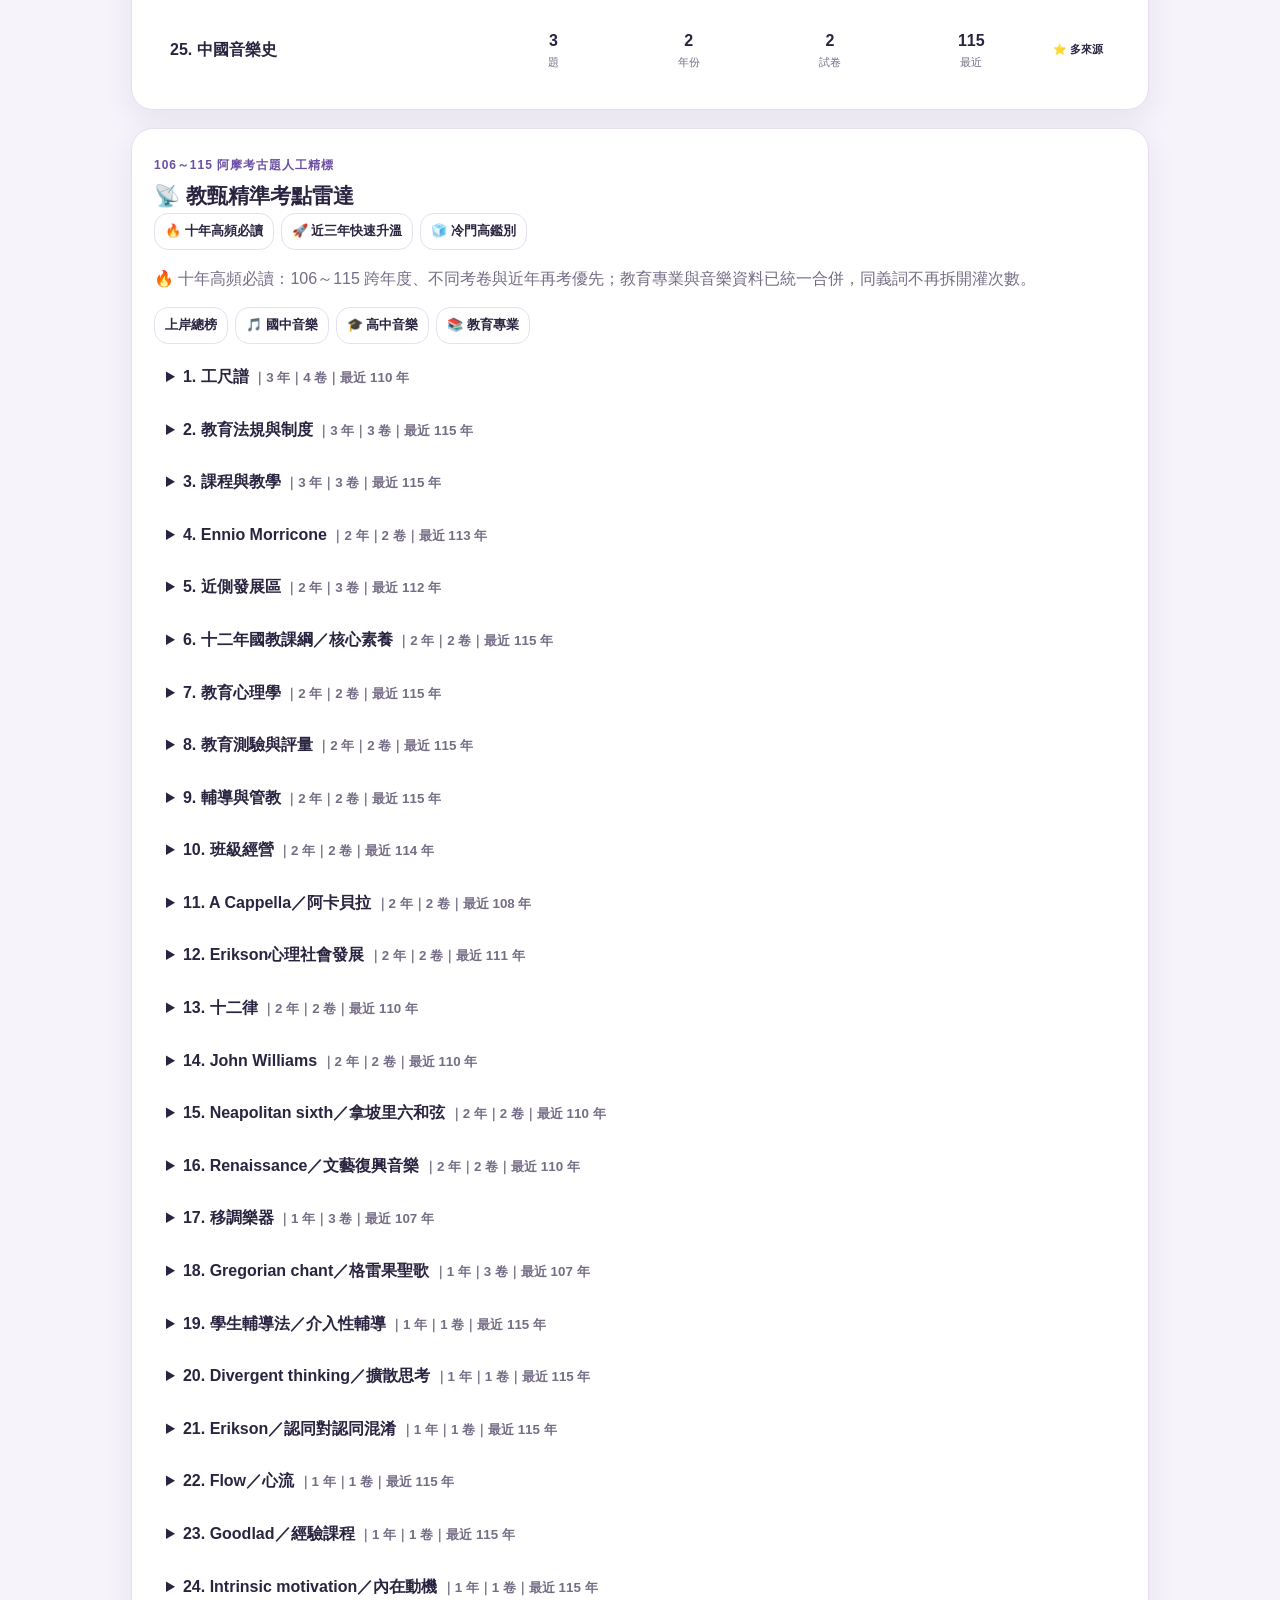
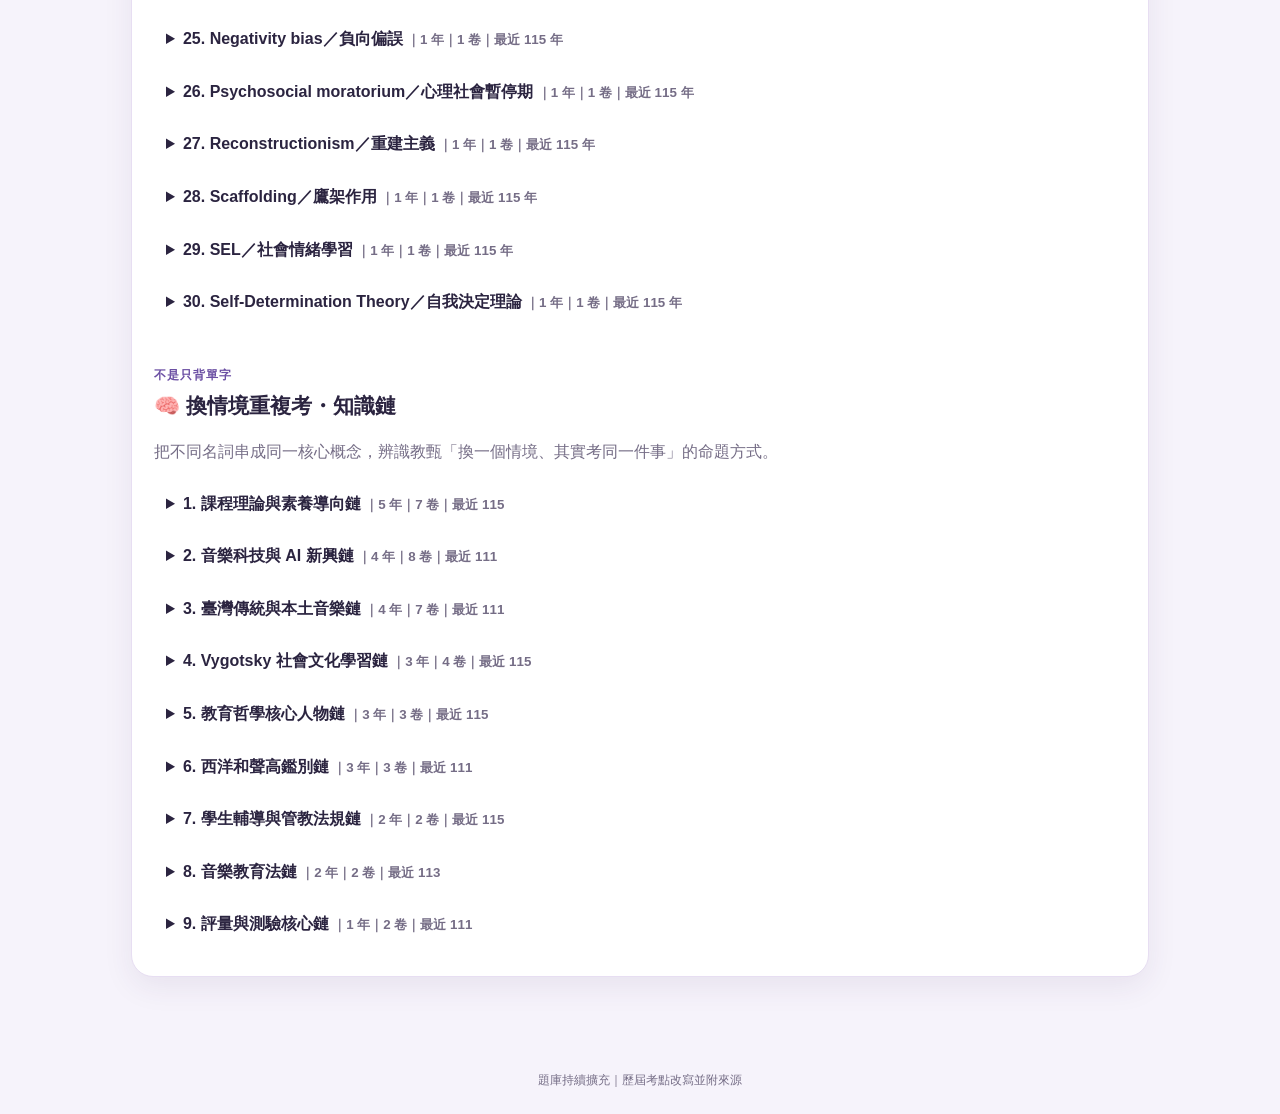
==== commit 60ea9a7e: "Load 113 New Taipei senior high exam batches" ====
--- a/index.html
+++ b/index.html
@@ -1 +1 @@
-<!doctype html><html lang="zh-Hant"><head><meta charset="utf-8"><meta name="viewport" content="width=device-width, initial-scale=1, viewport-fit=cover"><meta name="theme-color" content="#6b4fa3"><title>中等音樂教甄上岸｜國中＋高中音樂</title><link rel="stylesheet" href="style.css"></head><body><header class="topbar"><div class="brand"><div class="brand-mark">🎵</div><div><h1>中等音樂教甄上岸</h1><p>國中音樂 × 高中音樂 × 教育專業</p></div></div><button onclick="location.reload()" class="ghost small" title="重新整理">↻</button><button id="themeBtn" class="ghost small">🌙</button></header><main class="container"><section id="homeView" class="view active"><section class="hero card"><div><span class="eyebrow">你的教甄準備基地</span><h2>今天只做一點，也是在往上岸前進。</h2><p id="dataStatus" class="muted">正在讀取題庫…</p></div><div class="hero-kpi"><span id="totalQuestions">0</span><small>目前題庫</small></div></section><section class="stats-grid"><div class="stat card"><span class="icon">✅</span><div class="label">今日練習</div><div class="value"><strong id="todayPractice">0</strong><small> 題</small></div></div><div class="stat card"><span class="icon">🎼</span><div class="label">國中音樂</div><div class="value"><strong id="juniorAccuracy">--</strong><small>%</small></div></div><div class="stat card"><span class="icon">🎓</span><div class="label">高中音樂</div><div class="value"><strong id="seniorAccuracy">--</strong><small>%</small></div></div><div class="stat card"><span class="icon">📚</span><div class="label">教育專業</div><div class="value"><strong id="eduAccuracy">--</strong><small>%</small></div></div><div class="stat card"><span class="icon">❌</span><div class="label">錯題本</div><div class="value"><strong id="wrongCount">0</strong><small> 題</small></div></div><div class="stat card"><span class="icon">🎯</span><div class="label">最弱主題</div><div id="weakestTopic" class="value text-value">尚無資料</div></div></section><section class="card section-card"><div class="section-title"><div><span class="eyebrow">今天就從這裡開始</span><h3>每日任務</h3></div></div><div class="mode-grid"><button class="mode-card featured" data-mode="random10"><span class="mode-icon">📝</span><b>今日 10 題</b><small>國高中混合，先維持手感</small></button><button class="mode-card" data-mode="wrong"><span class="mode-icon">❌</span><b>錯題複習</b><small>只重做曾經答錯的題目</small></button><button class="mode-card" data-mode="all"><span class="mode-icon">🔥</span><b>綜合挑戰</b><small>使用目前全部選擇題</small></button></div></section><section class="card section-card"><div class="section-title"><div><span class="eyebrow">依目標練習</span><h3>國中、高中分開準備</h3></div></div><div class="mode-grid"><button class="mode-card" data-mode="junior"><span class="mode-icon">🏫</span><b>國中音樂</b><small>聯招、課綱、音樂專業</small></button><button class="mode-card" data-mode="senior"><span class="mode-icon">🎓</span><b>高中音樂</b><small>音樂史、和聲、曲式、世界音樂</small></button><button class="mode-card" data-mode="education"><span class="mode-icon">📚</span><b>教育專業</b><small>教育心理、課程、法規、班級經營</small></button></div></section><section class="card section-card"><div class="section-title"><div><span class="eyebrow">近五年題庫</span><h3>依年度／學段／主題刷題</h3></div></div><div style="display:grid;grid-template-columns:repeat(auto-fit,minmax(160px,1fr));gap:12px"><label>年度<select id="yearFilter"></select></label><label>學段<select id="subjectFilter"><option value="">全部</option><option value="國中音樂">國中音樂</option><option value="高中音樂">高中音樂</option><option value="教育專業">教育專業</option></select></label><label>主題<select id="topicFilter"></select></label></div><p id="filterCount" class="muted">正在整理可練習題數…</p><button id="filteredQuizBtn" class="primary wide">🎯 開始篩選練習</button></section><section class="card section-card"><div class="section-title"><div><span class="eyebrow">非選題複習</span><h3>名詞解釋</h3></div></div><p class="muted">先在心中說出定義，再翻答案。保留歷屆非選題真正需要的專業表達。</p><button id="termBtn" class="primary wide">📖 抽一題名詞解釋</button></section><section class="card section-card"><div class="section-title"><div><span class="eyebrow">高中教甄</span><h3>申論／試教挑戰</h3></div></div><button id="essayBtn" class="primary wide">✍️ 抽一題申論／試教題</button></section><section class="card section-card"><div class="section-title"><div><span class="eyebrow">學習紀錄</span><h3>弱點分析</h3></div><button id="resetBtn" class="ghost danger small">清除紀錄</button></div><div id="weaknessList" class="weakness-list"><p class="muted">作答後會開始分析。</p></div></section></section><section id="quizView" class="view"><div class="quiz-head"><button id="quitBtn" class="ghost small">← 返回</button><div class="progress-wrap"><div class="progress-meta"><span id="questionProgress">1 / 10</span><span id="quizScore">答對 0</span></div><div class="progress"><div id="progressBar"></div></div></div></div><article class="question-card card"><div class="question-meta"><span id="questionSubject" class="pill"></span><span id="questionTopic" class="pill subtle"></span><span id="questionLevel" class="pill subtle"></span></div><h2 id="questionText"></h2><div id="options" class="options"></div><div id="feedback" class="feedback hidden"><div id="feedbackTitle" class="feedback-title"></div><p id="explanation"></p><div id="sourceBox" class="source-box"></div></div><button id="nextBtn" class="primary hidden">下一題 →</button></article></section><section id="termView" class="view"><div class="quiz-head"><button id="termBackBtn" class="ghost small">← 返回</button></div><article class="question-card card"><div class="question-meta"><span id="termLevel" class="pill"></span><span id="termTopic" class="pill subtle"></span></div><span class="eyebrow">請解釋下列名詞</span><h2 id="termName"></h2><p id="termZh" class="muted"></p><button id="showTermBtn" class="primary wide">👀 看解答</button><div id="termAnswer" class="feedback hidden"></div><button id="nextTermBtn" class="ghost wide">再抽一題</button></article></section><section id="essayView" class="view"><div class="quiz-head"><button id="essayBackBtn" class="ghost small">← 返回</button></div><article class="question-card card"><div class="question-meta"><span id="essayLevel" class="pill"></span><span id="essayTopic" class="pill subtle"></span></div><h2 id="essayQuestion"></h2><div class="essay-tools"><textarea id="essayAnswer" rows="10"></textarea></div><button id="showHintBtn" class="primary">看答題提示</button><div id="essayHint" class="feedback hidden"></div><button id="nextEssayBtn" class="ghost wide">再抽一題</button></article></section><section id="resultView" class="view"><section class="result-card card"><div id="resultEmoji" class="result-emoji">🎉</div><h2 id="resultTitle">完成！</h2><div class="score-big"><span id="resultScore">0</span><small>%</small></div><p id="resultSummary" class="muted"></p><div class="result-actions"><button id="retryBtn" class="primary">再練一次</button><button id="homeBtn" class="ghost">回首頁</button></div></section></section></main><footer><span>題庫持續擴充｜歷屆考點改寫並附來源</span></footer><script src="questions.js"></script><script src="questions_recent.js"></script><script src="questions_official_111_115.js"></script><script src="questions_batch_114_jh_music_edu.js"></script><script src="questions_batch_113_tainan.js"></script><script src="source_index.js"></script><script src="questions_batch_114_newtaipei_tainan_ntnu_part7.js"></script><script src="questions_batch_114_kaohsiung_taipei_part8.js"></script><script src="questions_batch_115_latest_part1.js"></script><script src="questions_batch_115_latest_part2.js"></script><script src="questions_batch_115_newtaipei_part3.js"></script><script src="sources_115.js"></script><script src="questions_rare_batch1.js"></script><script src="questions_rare_batch2.js"></script><script src="questions_rare_batch3.js"></script><script src="questions_rare_batch4.js"></script><script src="questions_rare_batch5.js"></script><script src="questions_rare_batch6.js"></script><script src="questions_rare_batch7.js"></script><script src="questions_rare_batch8.js"></script><script src="questions_junior_111_batch1.js"></script><script src="questions_junior_112_115_batch2.js"></script><script src="questions_junior_112_115_batch3.js"></script><script src="questions_junior_113_114_batch4.js"></script><script src="questions_junior_113_batch5.js"></script><script src="questions_junior_115_central_batch6.js"></script><script src="questions_junior_115_central_taoyuan_batch7.js"></script><script src="questions_junior_115_taoyuan_kaohsiung_batch8.js"></script><script src="questions_junior_115_kaohsiung_batch9.js"></script><script src="questions_junior_115_kaohsiung_batch10.js"></script><script src="questions_junior_115_kaohsiung_batch11.js"></script><script src="questions_115_moe_nonchoice_batch12.js"></script><script src="questions_115_moe_nonchoice_batch13.js"></script><script src="questions_115_chsh_nonchoice_batch14.js"></script><script src="questions_115_neihu_batch15.js"></script><script src="questions_112_tcfsh_batch16.js?v=20260818"></script><script src="questions_112_nchu_batch17.js?v=20260818"></script><script src="questions_113_nchu_batch18.js?v=20260818"></script><script src="questions_113_moe_batch19.js?v=20260818"></script><script src="terms.js"></script><script src="terms_110_113.js"></script><script src="terms_112_115_extra.js"></script><script src="terms_111_115_extra2.js"></script><script src="terms_rare_batch3.js"></script><script src="terms_rare_batch4.js"></script><script src="terms_rare_batch5.js"></script><script src="terms_rare_batch6.js"></script><script src="terms_rare_batch7.js"></script><script src="terms_rare_batch8.js"></script><script src="terms_rare_batch9.js"></script><script src="terms_115_cksh_batch10.js"></script><script src="terms_115_moe_batch11.js"></script><script src="terms_115_chsh_batch12.js"></script><script src="terms_115_hchs_batch13.js?v=20260818"></script><script src="terms_115_zsgsh_batch14.js?v=20260818"></script><script src="terms_114_ntnu_batch15.js?v=20260818"></script><script src="terms_112_moe_batch16.js?v=20260818"></script><script src="terms_112_tcfsh_batch17.js?v=20260818"></script><script src="terms_112_nchu_batch18.js?v=20260818"></script><script src="terms_113_nchu_batch19.js?v=20260818"></script><script src="terms_113_moe_batch20.js?v=20260818"></script><script src="essay_prompts.js"></script><script src="essay_115_neihu_batch.js"></script><script src="essay_115_hchs_batch.js?v=20260818"></script><script src="essay_115_zsgsh_batch.js?v=20260818"></script><script src="essay_114_ntnu_batch.js?v=20260818"></script><script src="essay_112_moe_batch.js?v=20260818"></script><script src="essay_112_tcfsh_batch.js?v=20260818"></script><script src="essay_112_nchu_batch.js?v=20260818"></script><script src="essay_113_nchu_batch.js?v=20260818"></script><script src="essay_113_moe_batch.js?v=20260818"></script><script src="detailed_answers.js?v=20260818"></script><script src="app.js"></script><script src="detailed_answer_ui.js?v=20260818"></script><script src="coach.js?v=20260818"></script><script src="spaced_review.js?v=20260818"></script><script src="advanced_practice.js?v=20260818"></script><script src="precise_terms_106_110.js?v=20260818"></script><script src="precise_terms_106_109_batch2.js?v=20260818b"></script><script src="precise_terms_106_110_part2.js?v=20260818c"></script><script src="precise_terms_107_moe_batch4.js?v=20260818d"></script><script src="precise_terms_111_113_batch4.js?v=20260818e"></script><script src="precise_terms_114_115_batch6.js?v=20260818f"></script><script src="precise_terms_edu_112_115_batch1.js?v=20260818g"></script><script src="precise_terms_edu_113_115_batch8.js?v=20260818h"></script><script src="precise_terms_edu_112_batch9.js?v=20260818i"></script><script src="precise_terms_edu_109_111_batch10.js?v=20260818j"></script><script src="precise_terms_edu_106_108_batch11.js?v=20260818k"></script><script src="precise_terms_radar.js?v=20260818k"></script></body></html>+<!doctype html><html lang="zh-Hant"><head><meta charset="utf-8"><meta name="viewport" content="width=device-width, initial-scale=1, viewport-fit=cover"><meta name="theme-color" content="#6b4fa3"><title>中等音樂教甄上岸｜國中＋高中音樂</title><link rel="stylesheet" href="style.css"></head><body><header class="topbar"><div class="brand"><div class="brand-mark">🎵</div><div><h1>中等音樂教甄上岸</h1><p>國中音樂 × 高中音樂 × 教育專業</p></div></div><button onclick="location.reload()" class="ghost small">↻</button><button id="themeBtn" class="ghost small">🌙</button></header><main class="container"><section id="homeView" class="view active"><section class="hero card"><div><span class="eyebrow">你的教甄準備基地</span><h2>今天只做一點，也是在往上岸前進。</h2><p id="dataStatus" class="muted">正在讀取題庫…</p></div><div class="hero-kpi"><span id="totalQuestions">0</span><small>目前題庫</small></div></section><section class="stats-grid"><div class="stat card"><span class="icon">✅</span><div class="label">今日練習</div><div class="value"><strong id="todayPractice">0</strong><small> 題</small></div></div><div class="stat card"><span class="icon">🎼</span><div class="label">國中音樂</div><div class="value"><strong id="juniorAccuracy">--</strong><small>%</small></div></div><div class="stat card"><span class="icon">🎓</span><div class="label">高中音樂</div><div class="value"><strong id="seniorAccuracy">--</strong><small>%</small></div></div><div class="stat card"><span class="icon">📚</span><div class="label">教育專業</div><div class="value"><strong id="eduAccuracy">--</strong><small>%</small></div></div><div class="stat card"><span class="icon">❌</span><div class="label">錯題本</div><div class="value"><strong id="wrongCount">0</strong><small> 題</small></div></div><div class="stat card"><span class="icon">🎯</span><div class="label">最弱主題</div><div id="weakestTopic" class="value text-value">尚無資料</div></div></section><section class="card section-card"><div class="section-title"><div><span class="eyebrow">今天就從這裡開始</span><h3>每日任務</h3></div></div><div class="mode-grid"><button class="mode-card featured" data-mode="random10"><span class="mode-icon">📝</span><b>今日 10 題</b><small>國高中混合，先維持手感</small></button><button class="mode-card" data-mode="wrong"><span class="mode-icon">❌</span><b>錯題複習</b><small>只重做曾經答錯的題目</small></button><button class="mode-card" data-mode="all"><span class="mode-icon">🔥</span><b>綜合挑戰</b><small>使用目前全部選擇題</small></button></div></section><section class="card section-card"><div class="section-title"><div><span class="eyebrow">依目標練習</span><h3>國中、高中分開準備</h3></div></div><div class="mode-grid"><button class="mode-card" data-mode="junior"><span class="mode-icon">🏫</span><b>國中音樂</b><small>聯招、課綱、音樂專業</small></button><button class="mode-card" data-mode="senior"><span class="mode-icon">🎓</span><b>高中音樂</b><small>音樂史、和聲、曲式、世界音樂</small></button><button class="mode-card" data-mode="education"><span class="mode-icon">📚</span><b>教育專業</b><small>教育心理、課程、法規、班級經營</small></button></div></section><section class="card section-card"><div class="section-title"><div><span class="eyebrow">近五年題庫</span><h3>依年度／學段／主題刷題</h3></div></div><div style="display:grid;grid-template-columns:repeat(auto-fit,minmax(160px,1fr));gap:12px"><label>年度<select id="yearFilter"></select></label><label>學段<select id="subjectFilter"><option value="">全部</option><option value="國中音樂">國中音樂</option><option value="高中音樂">高中音樂</option><option value="教育專業">教育專業</option></select></label><label>主題<select id="topicFilter"></select></label></div><p id="filterCount" class="muted">正在整理可練習題數…</p><button id="filteredQuizBtn" class="primary wide">🎯 開始篩選練習</button></section><section class="card section-card"><div class="section-title"><div><span class="eyebrow">非選題複習</span><h3>名詞解釋</h3></div></div><p class="muted">先在心中說出定義，再翻答案。保留歷屆非選題真正需要的專業表達。</p><button id="termBtn" class="primary wide">📖 抽一題名詞解釋</button></section><section class="card section-card"><div class="section-title"><div><span class="eyebrow">高中教甄</span><h3>申論／試教挑戰</h3></div></div><button id="essayBtn" class="primary wide">✍️ 抽一題申論／試教題</button></section><section class="card section-card"><div class="section-title"><div><span class="eyebrow">學習紀錄</span><h3>弱點分析</h3></div><button id="resetBtn" class="ghost danger small">清除紀錄</button></div><div id="weaknessList" class="weakness-list"><p class="muted">作答後會開始分析。</p></div></section></section><section id="quizView" class="view"><div class="quiz-head"><button id="quitBtn" class="ghost small">← 返回</button><div class="progress-wrap"><div class="progress-meta"><span id="questionProgress">1 / 10</span><span id="quizScore">答對 0</span></div><div class="progress"><div id="progressBar"></div></div></div></div><article class="question-card card"><div class="question-meta"><span id="questionSubject" class="pill"></span><span id="questionTopic" class="pill subtle"></span><span id="questionLevel" class="pill subtle"></span></div><h2 id="questionText"></h2><div id="options" class="options"></div><div id="feedback" class="feedback hidden"><div id="feedbackTitle" class="feedback-title"></div><p id="explanation"></p><div id="sourceBox" class="source-box"></div></div><button id="nextBtn" class="primary hidden">下一題 →</button></article></section><section id="termView" class="view"><div class="quiz-head"><button id="termBackBtn" class="ghost small">← 返回</button></div><article class="question-card card"><div class="question-meta"><span id="termLevel" class="pill"></span><span id="termTopic" class="pill subtle"></span></div><span class="eyebrow">請解釋下列名詞</span><h2 id="termName"></h2><p id="termZh" class="muted"></p><button id="showTermBtn" class="primary wide">👀 看解答</button><div id="termAnswer" class="feedback hidden"></div><button id="nextTermBtn" class="ghost wide">再抽一題</button></article></section><section id="essayView" class="view"><div class="quiz-head"><button id="essayBackBtn" class="ghost small">← 返回</button></div><article class="question-card card"><div class="question-meta"><span id="essayLevel" class="pill"></span><span id="essayTopic" class="pill subtle"></span></div><h2 id="essayQuestion"></h2><div class="essay-tools"><textarea id="essayAnswer" rows="10"></textarea></div><button id="showHintBtn" class="primary">看答題提示</button><div id="essayHint" class="feedback hidden"></div><button id="nextEssayBtn" class="ghost wide">再抽一題</button></article></section><section id="resultView" class="view"><section class="result-card card"><div id="resultEmoji" class="result-emoji">🎉</div><h2 id="resultTitle">完成！</h2><div class="score-big"><span id="resultScore">0</span><small>%</small></div><p id="resultSummary" class="muted"></p><div class="result-actions"><button id="retryBtn" class="primary">再練一次</button><button id="homeBtn" class="ghost">回首頁</button></div></section></section></main><footer><span>題庫持續擴充｜歷屆考點改寫並附來源</span></footer><script src="questions.js"></script><script src="questions_recent.js"></script><script src="questions_official_111_115.js"></script><script src="questions_batch_114_jh_music_edu.js"></script><script src="questions_batch_113_tainan.js"></script><script src="source_index.js"></script><script src="questions_batch_114_newtaipei_tainan_ntnu_part7.js"></script><script src="questions_batch_114_kaohsiung_taipei_part8.js"></script><script src="questions_batch_115_latest_part1.js"></script><script src="questions_batch_115_latest_part2.js"></script><script src="questions_batch_115_newtaipei_part3.js"></script><script src="sources_115.js"></script><script src="questions_rare_batch1.js"></script><script src="questions_rare_batch2.js"></script><script src="questions_rare_batch3.js"></script><script src="questions_rare_batch4.js"></script><script src="questions_rare_batch5.js"></script><script src="questions_rare_batch6.js"></script><script src="questions_rare_batch7.js"></script><script src="questions_rare_batch8.js"></script><script src="questions_junior_111_batch1.js"></script><script src="questions_junior_112_115_batch2.js"></script><script src="questions_junior_112_115_batch3.js"></script><script src="questions_junior_113_114_batch4.js"></script><script src="questions_junior_113_batch5.js"></script><script src="questions_junior_115_central_batch6.js"></script><script src="questions_junior_115_central_taoyuan_batch7.js"></script><script src="questions_junior_115_taoyuan_kaohsiung_batch8.js"></script><script src="questions_junior_115_kaohsiung_batch9.js"></script><script src="questions_junior_115_kaohsiung_batch10.js"></script><script src="questions_junior_115_kaohsiung_batch11.js"></script><script src="questions_115_moe_nonchoice_batch12.js"></script><script src="questions_115_moe_nonchoice_batch13.js"></script><script src="questions_115_chsh_nonchoice_batch14.js"></script><script src="questions_115_neihu_batch15.js"></script><script src="questions_112_tcfsh_batch16.js?v=20260818"></script><script src="questions_112_nchu_batch17.js?v=20260818"></script><script src="questions_113_nchu_batch18.js?v=20260818"></script><script src="questions_113_moe_batch19.js?v=20260818"></script><script src="questions_113_newtaipei_batch20.js?v=20260818"></script><script src="terms.js"></script><script src="terms_110_113.js"></script><script src="terms_112_115_extra.js"></script><script src="terms_111_115_extra2.js"></script><script src="terms_rare_batch3.js"></script><script src="terms_rare_batch4.js"></script><script src="terms_rare_batch5.js"></script><script src="terms_rare_batch6.js"></script><script src="terms_rare_batch7.js"></script><script src="terms_rare_batch8.js"></script><script src="terms_rare_batch9.js"></script><script src="terms_115_cksh_batch10.js"></script><script src="terms_115_moe_batch11.js"></script><script src="terms_115_chsh_batch12.js"></script><script src="terms_115_hchs_batch13.js?v=20260818"></script><script src="terms_115_zsgsh_batch14.js?v=20260818"></script><script src="terms_114_ntnu_batch15.js?v=20260818"></script><script src="terms_112_moe_batch16.js?v=20260818"></script><script src="terms_112_tcfsh_batch17.js?v=20260818"></script><script src="terms_112_nchu_batch18.js?v=20260818"></script><script src="terms_113_nchu_batch19.js?v=20260818"></script><script src="terms_113_moe_batch20.js?v=20260818"></script><script src="terms_113_newtaipei_batch21.js?v=20260818"></script><script src="essay_prompts.js"></script><script src="essay_115_neihu_batch.js"></script><script src="essay_115_hchs_batch.js?v=20260818"></script><script src="essay_115_zsgsh_batch.js?v=20260818"></script><script src="essay_114_ntnu_batch.js?v=20260818"></script><script src="essay_112_moe_batch.js?v=20260818"></script><script src="essay_112_tcfsh_batch.js?v=20260818"></script><script src="essay_112_nchu_batch.js?v=20260818"></script><script src="essay_113_nchu_batch.js?v=20260818"></script><script src="essay_113_moe_batch.js?v=20260818"></script><script src="essay_113_newtaipei_batch.js?v=20260818"></script><script src="detailed_answers.js?v=20260818"></script><script src="app.js"></script><script src="detailed_answer_ui.js?v=20260818"></script><script src="coach.js?v=20260818"></script><script src="spaced_review.js?v=20260818"></script><script src="advanced_practice.js?v=20260818"></script><script src="precise_terms_106_110.js?v=20260818"></script><script src="precise_terms_106_109_batch2.js?v=20260818b"></script><script src="precise_terms_106_110_part2.js?v=20260818c"></script><script src="precise_terms_107_moe_batch4.js?v=20260818d"></script><script src="precise_terms_111_113_batch4.js?v=20260818e"></script><script src="precise_terms_114_115_batch6.js?v=20260818f"></script><script src="precise_terms_edu_112_115_batch1.js?v=20260818g"></script><script src="precise_terms_edu_113_115_batch8.js?v=20260818h"></script><script src="precise_terms_edu_112_batch9.js?v=20260818i"></script><script src="precise_terms_edu_109_111_batch10.js?v=20260818j"></script><script src="precise_terms_edu_106_108_batch11.js?v=20260818k"></script><script src="precise_terms_radar.js?v=20260818k"></script></body></html>
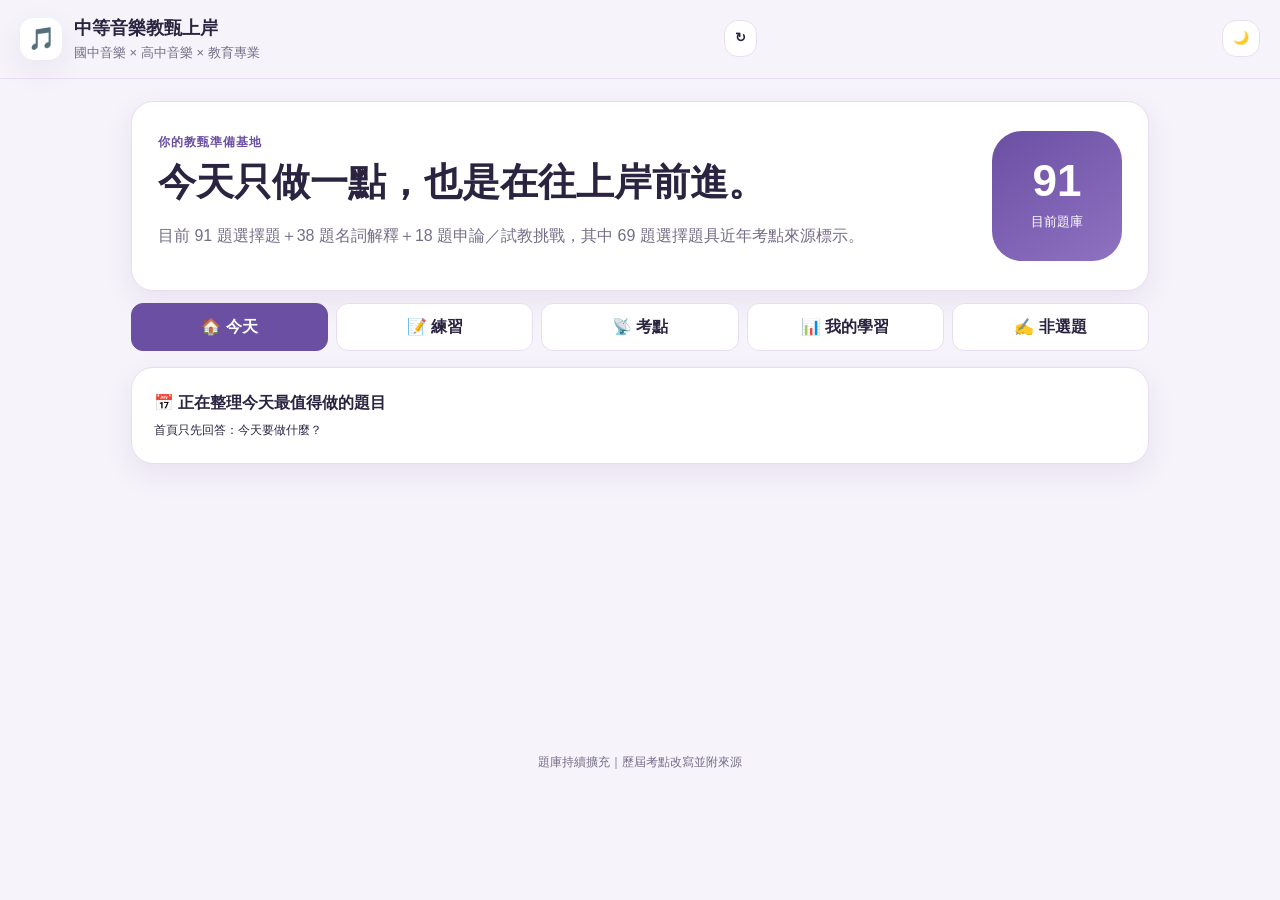
==== commit 1c0ae31e: "Rebuild index around core-first lazy data loading" ====
--- a/index.html
+++ b/index.html
@@ -1 +1,159 @@
-<!doctype html><html lang="zh-Hant"><head><meta charset="utf-8"><meta name="viewport" content="width=device-width, initial-scale=1, viewport-fit=cover"><meta name="theme-color" content="#6b4fa3"><title>中等音樂教甄上岸｜國中＋高中音樂</title><link rel="stylesheet" href="style.css"></head><body><header class="topbar"><div class="brand"><div class="brand-mark">🎵</div><div><h1>中等音樂教甄上岸</h1><p>國中音樂 × 高中音樂 × 教育專業</p></div></div><button onclick="location.reload()" class="ghost small">↻</button><button id="themeBtn" class="ghost small">🌙</button></header><main class="container"><section id="homeView" class="view active"><section class="hero card"><div><span class="eyebrow">你的教甄準備基地</span><h2>今天只做一點，也是在往上岸前進。</h2><p id="dataStatus" class="muted">正在讀取題庫…</p></div><div class="hero-kpi"><span id="totalQuestions">0</span><small>目前題庫</small></div></section><section class="stats-grid"><div class="stat card"><span class="icon">✅</span><div class="label">今日練習</div><div class="value"><strong id="todayPractice">0</strong><small> 題</small></div></div><div class="stat card"><span class="icon">🎼</span><div class="label">國中音樂</div><div class="value"><strong id="juniorAccuracy">--</strong><small>%</small></div></div><div class="stat card"><span class="icon">🎓</span><div class="label">高中音樂</div><div class="value"><strong id="seniorAccuracy">--</strong><small>%</small></div></div><div class="stat card"><span class="icon">📚</span><div class="label">教育專業</div><div class="value"><strong id="eduAccuracy">--</strong><small>%</small></div></div><div class="stat card"><span class="icon">❌</span><div class="label">錯題本</div><div class="value"><strong id="wrongCount">0</strong><small> 題</small></div></div><div class="stat card"><span class="icon">🎯</span><div class="label">最弱主題</div><div id="weakestTopic" class="value text-value">尚無資料</div></div></section><section class="card section-card"><div class="section-title"><div><span class="eyebrow">今天就從這裡開始</span><h3>每日任務</h3></div></div><div class="mode-grid"><button class="mode-card featured" data-mode="random10"><span class="mode-icon">📝</span><b>今日 10 題</b><small>國高中混合，先維持手感</small></button><button class="mode-card" data-mode="wrong"><span class="mode-icon">❌</span><b>錯題複習</b><small>只重做曾經答錯的題目</small></button><button class="mode-card" data-mode="all"><span class="mode-icon">🔥</span><b>綜合挑戰</b><small>使用目前全部選擇題</small></button></div></section><section class="card section-card"><div class="section-title"><div><span class="eyebrow">依目標練習</span><h3>國中、高中分開準備</h3></div></div><div class="mode-grid"><button class="mode-card" data-mode="junior"><span class="mode-icon">🏫</span><b>國中音樂</b><small>聯招、課綱、音樂專業</small></button><button class="mode-card" data-mode="senior"><span class="mode-icon">🎓</span><b>高中音樂</b><small>音樂史、和聲、曲式、世界音樂</small></button><button class="mode-card" data-mode="education"><span class="mode-icon">📚</span><b>教育專業</b><small>教育心理、課程、法規、班級經營</small></button></div></section><section class="card section-card"><div class="section-title"><div><span class="eyebrow">近五年題庫</span><h3>依年度／學段／主題刷題</h3></div></div><div style="display:grid;grid-template-columns:repeat(auto-fit,minmax(160px,1fr));gap:12px"><label>年度<select id="yearFilter"></select></label><label>學段<select id="subjectFilter"><option value="">全部</option><option value="國中音樂">國中音樂</option><option value="高中音樂">高中音樂</option><option value="教育專業">教育專業</option></select></label><label>主題<select id="topicFilter"></select></label></div><p id="filterCount" class="muted">正在整理可練習題數…</p><button id="filteredQuizBtn" class="primary wide">🎯 開始篩選練習</button></section><section class="card section-card"><div class="section-title"><div><span class="eyebrow">非選題複習</span><h3>名詞解釋</h3></div></div><p class="muted">先在心中說出定義，再翻答案。保留歷屆非選題真正需要的專業表達。</p><button id="termBtn" class="primary wide">📖 抽一題名詞解釋</button></section><section class="card section-card"><div class="section-title"><div><span class="eyebrow">高中教甄</span><h3>申論／試教挑戰</h3></div></div><button id="essayBtn" class="primary wide">✍️ 抽一題申論／試教題</button></section><section class="card section-card"><div class="section-title"><div><span class="eyebrow">學習紀錄</span><h3>弱點分析</h3></div><button id="resetBtn" class="ghost danger small">清除紀錄</button></div><div id="weaknessList" class="weakness-list"><p class="muted">作答後會開始分析。</p></div></section></section><section id="quizView" class="view"><div class="quiz-head"><button id="quitBtn" class="ghost small">← 返回</button><div class="progress-wrap"><div class="progress-meta"><span id="questionProgress">1 / 10</span><span id="quizScore">答對 0</span></div><div class="progress"><div id="progressBar"></div></div></div></div><article class="question-card card"><div class="question-meta"><span id="questionSubject" class="pill"></span><span id="questionTopic" class="pill subtle"></span><span id="questionLevel" class="pill subtle"></span></div><h2 id="questionText"></h2><div id="options" class="options"></div><div id="feedback" class="feedback hidden"><div id="feedbackTitle" class="feedback-title"></div><p id="explanation"></p><div id="sourceBox" class="source-box"></div></div><button id="nextBtn" class="primary hidden">下一題 →</button></article></section><section id="termView" class="view"><div class="quiz-head"><button id="termBackBtn" class="ghost small">← 返回</button></div><article class="question-card card"><div class="question-meta"><span id="termLevel" class="pill"></span><span id="termTopic" class="pill subtle"></span></div><span class="eyebrow">請解釋下列名詞</span><h2 id="termName"></h2><p id="termZh" class="muted"></p><button id="showTermBtn" class="primary wide">👀 看解答</button><div id="termAnswer" class="feedback hidden"></div><button id="nextTermBtn" class="ghost wide">再抽一題</button></article></section><section id="essayView" class="view"><div class="quiz-head"><button id="essayBackBtn" class="ghost small">← 返回</button></div><article class="question-card card"><div class="question-meta"><span id="essayLevel" class="pill"></span><span id="essayTopic" class="pill subtle"></span></div><h2 id="essayQuestion"></h2><div class="essay-tools"><textarea id="essayAnswer" rows="10"></textarea></div><button id="showHintBtn" class="primary">看答題提示</button><div id="essayHint" class="feedback hidden"></div><button id="nextEssayBtn" class="ghost wide">再抽一題</button></article></section><section id="resultView" class="view"><section class="result-card card"><div id="resultEmoji" class="result-emoji">🎉</div><h2 id="resultTitle">完成！</h2><div class="score-big"><span id="resultScore">0</span><small>%</small></div><p id="resultSummary" class="muted"></p><div class="result-actions"><button id="retryBtn" class="primary">再練一次</button><button id="homeBtn" class="ghost">回首頁</button></div></section></section></main><footer><span>題庫持續擴充｜歷屆考點改寫並附來源</span></footer><script src="questions.js"></script><script src="questions_recent.js"></script><script src="questions_official_111_115.js"></script><script src="questions_batch_114_jh_music_edu.js"></script><script src="questions_batch_113_tainan.js"></script><script src="source_index.js"></script><script src="questions_batch_114_newtaipei_tainan_ntnu_part7.js"></script><script src="questions_batch_114_kaohsiung_taipei_part8.js"></script><script src="questions_batch_115_latest_part1.js"></script><script src="questions_batch_115_latest_part2.js"></script><script src="questions_batch_115_newtaipei_part3.js"></script><script src="sources_115.js"></script><script src="questions_rare_batch1.js"></script><script src="questions_rare_batch2.js"></script><script src="questions_rare_batch3.js"></script><script src="questions_rare_batch4.js"></script><script src="questions_rare_batch5.js"></script><script src="questions_rare_batch6.js"></script><script src="questions_rare_batch7.js"></script><script src="questions_rare_batch8.js"></script><script src="questions_junior_111_batch1.js"></script><script src="questions_junior_112_115_batch2.js"></script><script src="questions_junior_112_115_batch3.js"></script><script src="questions_junior_113_114_batch4.js"></script><script src="questions_junior_113_batch5.js"></script><script src="questions_junior_115_central_batch6.js"></script><script src="questions_junior_115_central_taoyuan_batch7.js"></script><script src="questions_junior_115_taoyuan_kaohsiung_batch8.js"></script><script src="questions_junior_115_kaohsiung_batch9.js"></script><script src="questions_junior_115_kaohsiung_batch10.js"></script><script src="questions_junior_115_kaohsiung_batch11.js"></script><script src="questions_115_moe_nonchoice_batch12.js"></script><script src="questions_115_moe_nonchoice_batch13.js"></script><script src="questions_115_chsh_nonchoice_batch14.js"></script><script src="questions_115_neihu_batch15.js"></script><script src="questions_112_tcfsh_batch16.js?v=20260818"></script><script src="questions_112_nchu_batch17.js?v=20260818"></script><script src="questions_113_nchu_batch18.js?v=20260818"></script><script src="questions_113_moe_batch19.js?v=20260818"></script><script src="questions_113_newtaipei_batch20.js?v=20260818"></script><script src="terms.js"></script><script src="terms_110_113.js"></script><script src="terms_112_115_extra.js"></script><script src="terms_111_115_extra2.js"></script><script src="terms_rare_batch3.js"></script><script src="terms_rare_batch4.js"></script><script src="terms_rare_batch5.js"></script><script src="terms_rare_batch6.js"></script><script src="terms_rare_batch7.js"></script><script src="terms_rare_batch8.js"></script><script src="terms_rare_batch9.js"></script><script src="terms_115_cksh_batch10.js"></script><script src="terms_115_moe_batch11.js"></script><script src="terms_115_chsh_batch12.js"></script><script src="terms_115_hchs_batch13.js?v=20260818"></script><script src="terms_115_zsgsh_batch14.js?v=20260818"></script><script src="terms_114_ntnu_batch15.js?v=20260818"></script><script src="terms_112_moe_batch16.js?v=20260818"></script><script src="terms_112_tcfsh_batch17.js?v=20260818"></script><script src="terms_112_nchu_batch18.js?v=20260818"></script><script src="terms_113_nchu_batch19.js?v=20260818"></script><script src="terms_113_moe_batch20.js?v=20260818"></script><script src="terms_113_newtaipei_batch21.js?v=20260818"></script><script src="essay_prompts.js"></script><script src="essay_115_neihu_batch.js"></script><script src="essay_115_hchs_batch.js?v=20260818"></script><script src="essay_115_zsgsh_batch.js?v=20260818"></script><script src="essay_114_ntnu_batch.js?v=20260818"></script><script src="essay_112_moe_batch.js?v=20260818"></script><script src="essay_112_tcfsh_batch.js?v=20260818"></script><script src="essay_112_nchu_batch.js?v=20260818"></script><script src="essay_113_nchu_batch.js?v=20260818"></script><script src="essay_113_moe_batch.js?v=20260818"></script><script src="essay_113_newtaipei_batch.js?v=20260818"></script><script src="detailed_answers.js?v=20260818"></script><script src="app.js"></script><script src="detailed_answer_ui.js?v=20260818"></script><script src="coach.js?v=20260818"></script><script src="spaced_review.js?v=20260818"></script><script src="advanced_practice.js?v=20260818"></script><script src="precise_terms_106_110.js?v=20260818"></script><script src="precise_terms_106_109_batch2.js?v=20260818b"></script><script src="precise_terms_106_110_part2.js?v=20260818c"></script><script src="precise_terms_107_moe_batch4.js?v=20260818d"></script><script src="precise_terms_111_113_batch4.js?v=20260818e"></script><script src="precise_terms_114_115_batch6.js?v=20260818f"></script><script src="precise_terms_edu_112_115_batch1.js?v=20260818g"></script><script src="precise_terms_edu_113_115_batch8.js?v=20260818h"></script><script src="precise_terms_edu_112_batch9.js?v=20260818i"></script><script src="precise_terms_edu_109_111_batch10.js?v=20260818j"></script><script src="precise_terms_edu_106_108_batch11.js?v=20260818k"></script><script src="precise_terms_radar.js?v=20260818k"></script></body></html>+<!doctype html>
+<html lang="zh-Hant">
+<head>
+  <meta charset="utf-8">
+  <meta name="viewport" content="width=device-width, initial-scale=1, viewport-fit=cover">
+  <meta name="theme-color" content="#6b4fa3">
+  <title>中等音樂教甄上岸｜國中＋高中音樂</title>
+  <link rel="stylesheet" href="style.css">
+</head>
+<body>
+  <header class="topbar">
+    <div class="brand">
+      <div class="brand-mark">🎵</div>
+      <div>
+        <h1>中等音樂教甄上岸</h1>
+        <p>國中音樂 × 高中音樂 × 教育專業</p>
+      </div>
+    </div>
+    <button onclick="location.reload()" class="ghost small">↻</button>
+    <button id="themeBtn" class="ghost small">🌙</button>
+  </header>
+
+  <main class="container">
+    <section id="homeView" class="view active">
+      <section class="hero card">
+        <div>
+          <span class="eyebrow">你的教甄準備基地</span>
+          <h2>今天只做一點，也是在往上岸前進。</h2>
+          <p id="dataStatus" class="muted">核心題庫已載入，完整歷屆資料會在背景逐步補齊。</p>
+        </div>
+        <div class="hero-kpi"><span id="totalQuestions">0</span><small>目前題庫</small></div>
+      </section>
+
+      <section class="stats-grid">
+        <div class="stat card"><span class="icon">✅</span><div class="label">今日練習</div><div class="value"><strong id="todayPractice">0</strong><small> 題</small></div></div>
+        <div class="stat card"><span class="icon">🎼</span><div class="label">國中音樂</div><div class="value"><strong id="juniorAccuracy">--</strong><small>%</small></div></div>
+        <div class="stat card"><span class="icon">🎓</span><div class="label">高中音樂</div><div class="value"><strong id="seniorAccuracy">--</strong><small>%</small></div></div>
+        <div class="stat card"><span class="icon">📚</span><div class="label">教育專業</div><div class="value"><strong id="eduAccuracy">--</strong><small>%</small></div></div>
+        <div class="stat card"><span class="icon">❌</span><div class="label">錯題本</div><div class="value"><strong id="wrongCount">0</strong><small> 題</small></div></div>
+        <div class="stat card"><span class="icon">🎯</span><div class="label">最弱主題</div><div id="weakestTopic" class="value text-value">尚無資料</div></div>
+      </section>
+
+      <section class="card section-card">
+        <div class="section-title"><div><span class="eyebrow">今天就從這裡開始</span><h3>每日任務</h3></div></div>
+        <div class="mode-grid">
+          <button class="mode-card featured" data-mode="random10"><span class="mode-icon">📝</span><b>今日 10 題</b><small>國高中混合，先維持手感</small></button>
+          <button class="mode-card" data-mode="wrong"><span class="mode-icon">❌</span><b>錯題複習</b><small>只重做曾經答錯的題目</small></button>
+          <button class="mode-card" data-mode="all"><span class="mode-icon">🔥</span><b>綜合挑戰</b><small>使用目前全部選擇題</small></button>
+        </div>
+      </section>
+
+      <section class="card section-card">
+        <div class="section-title"><div><span class="eyebrow">依目標練習</span><h3>國中、高中分開準備</h3></div></div>
+        <div class="mode-grid">
+          <button class="mode-card" data-mode="junior"><span class="mode-icon">🏫</span><b>國中音樂</b><small>聯招、課綱、音樂專業</small></button>
+          <button class="mode-card" data-mode="senior"><span class="mode-icon">🎓</span><b>高中音樂</b><small>音樂史、和聲、曲式、世界音樂</small></button>
+          <button class="mode-card" data-mode="education"><span class="mode-icon">📚</span><b>教育專業</b><small>教育心理、課程、法規、班級經營</small></button>
+        </div>
+      </section>
+
+      <section class="card section-card">
+        <div class="section-title"><div><span class="eyebrow">近五年題庫</span><h3>依年度／學段／主題刷題</h3></div></div>
+        <div style="display:grid;grid-template-columns:repeat(auto-fit,minmax(160px,1fr));gap:12px">
+          <label>年度<select id="yearFilter"></select></label>
+          <label>學段<select id="subjectFilter"><option value="">全部</option><option value="國中音樂">國中音樂</option><option value="高中音樂">高中音樂</option><option value="教育專業">教育專業</option></select></label>
+          <label>主題<select id="topicFilter"></select></label>
+        </div>
+        <p id="filterCount" class="muted">正在整理可練習題數…</p>
+        <button id="filteredQuizBtn" class="primary wide">🎯 開始篩選練習</button>
+      </section>
+
+      <section class="card section-card">
+        <div class="section-title"><div><span class="eyebrow">非選題複習</span><h3>名詞解釋</h3></div></div>
+        <p class="muted">先在心中說出定義，再翻答案。保留歷屆非選題真正需要的專業表達。</p>
+        <button id="termBtn" class="primary wide">📖 抽一題名詞解釋</button>
+      </section>
+
+      <section class="card section-card">
+        <div class="section-title"><div><span class="eyebrow">高中教甄</span><h3>申論／試教挑戰</h3></div></div>
+        <button id="essayBtn" class="primary wide">✍️ 抽一題申論／試教題</button>
+      </section>
+
+      <section class="card section-card">
+        <div class="section-title">
+          <div><span class="eyebrow">學習紀錄</span><h3>弱點分析</h3></div>
+          <button id="resetBtn" class="ghost danger small">清除紀錄</button>
+        </div>
+        <div id="weaknessList" class="weakness-list"><p class="muted">作答後會開始分析。</p></div>
+      </section>
+    </section>
+
+    <section id="quizView" class="view">
+      <div class="quiz-head">
+        <button id="quitBtn" class="ghost small">← 返回</button>
+        <div class="progress-wrap">
+          <div class="progress-meta"><span id="questionProgress">1 / 10</span><span id="quizScore">答對 0</span></div>
+          <div class="progress"><div id="progressBar"></div></div>
+        </div>
+      </div>
+      <article class="question-card card">
+        <div class="question-meta"><span id="questionSubject" class="pill"></span><span id="questionTopic" class="pill subtle"></span><span id="questionLevel" class="pill subtle"></span></div>
+        <h2 id="questionText"></h2>
+        <div id="options" class="options"></div>
+        <div id="feedback" class="feedback hidden"><div id="feedbackTitle" class="feedback-title"></div><p id="explanation"></p><div id="sourceBox" class="source-box"></div></div>
+        <button id="nextBtn" class="primary hidden">下一題 →</button>
+      </article>
+    </section>
+
+    <section id="termView" class="view">
+      <div class="quiz-head"><button id="termBackBtn" class="ghost small">← 返回</button></div>
+      <article class="question-card card">
+        <div class="question-meta"><span id="termLevel" class="pill"></span><span id="termTopic" class="pill subtle"></span></div>
+        <span class="eyebrow">請解釋下列名詞</span>
+        <h2 id="termName"></h2>
+        <p id="termZh" class="muted"></p>
+        <button id="showTermBtn" class="primary wide">👀 看解答</button>
+        <div id="termAnswer" class="feedback hidden"></div>
+        <button id="nextTermBtn" class="ghost wide">再抽一題</button>
+      </article>
+    </section>
+
+    <section id="essayView" class="view">
+      <div class="quiz-head"><button id="essayBackBtn" class="ghost small">← 返回</button></div>
+      <article class="question-card card">
+        <div class="question-meta"><span id="essayLevel" class="pill"></span><span id="essayTopic" class="pill subtle"></span></div>
+        <h2 id="essayQuestion"></h2>
+        <div class="essay-tools"><textarea id="essayAnswer" rows="10"></textarea></div>
+        <button id="showHintBtn" class="primary">看答題提示</button>
+        <div id="essayHint" class="feedback hidden"></div>
+        <button id="nextEssayBtn" class="ghost wide">再抽一題</button>
+      </article>
+    </section>
+
+    <section id="resultView" class="view">
+      <section class="result-card card">
+        <div id="resultEmoji" class="result-emoji">🎉</div>
+        <h2 id="resultTitle">完成！</h2>
+        <div class="score-big"><span id="resultScore">0</span><small>%</small></div>
+        <p id="resultSummary" class="muted"></p>
+        <div class="result-actions"><button id="retryBtn" class="primary">再練一次</button><button id="homeBtn" class="ghost">回首頁</button></div>
+      </section>
+    </section>
+  </main>
+
+  <footer><span>題庫持續擴充｜歷屆考點改寫並附來源</span></footer>
+
+  <!-- 2.0 核心層：只載入足以立即使用首頁、刷題、名詞與申論的最小資料。 -->
+  <script src="questions.js?v=20260820v2"></script>
+  <script src="terms.js?v=20260820v2"></script>
+  <script src="essay_prompts.js?v=20260820v2"></script>
+  <script src="detailed_answers.js?v=20260820v2"></script>
+  <script src="app.js?v=20260820v2"></script>
+  <script src="data_sync_v2.js?v=20260820v2"></script>
+  <script src="navigation_state.js?v=20260820v2"></script>
+  <script src="home_organizer.js?v=20260820v2"></script>
+  <script src="performance_data_loader_v2.js?v=20260820v2b"></script>
+  <script src="detailed_answer_ui.js?v=20260820v2"></script>
+</body>
+</html>
--- a/style.css
+++ b/style.css
@@ -9,16 +9,21 @@
   --good:#1d7a5b;
   --bad:#b54242;
   --shadow:0 10px 30px rgba(59,42,94,.08);
+  --brand:var(--primary);
+  --line:var(--border);
+  --panel:var(--card);
+  --soft:color-mix(in srgb,var(--primary) 9%,var(--card));
 }
 *{box-sizing:border-box}
 html{scroll-behavior:smooth}
 body{margin:0;font-family:-apple-system,BlinkMacSystemFont,"Segoe UI","Noto Sans TC",sans-serif;background:var(--bg);color:var(--text);line-height:1.6}
-body.dark{--bg:#17131f;--card:#221c2e;--text:#f5f0ff;--muted:#b8adc8;--primary:#a98adf;--primary-2:#c0a7ea;--border:#3a304b;--shadow:none}
+body.dark{--bg:#17131f;--card:#221c2e;--text:#f5f0ff;--muted:#b8adc8;--primary:#a98adf;--primary-2:#c0a7ea;--border:#3a304b;--shadow:none;--brand:var(--primary);--line:var(--border);--panel:var(--card);--soft:color-mix(in srgb,var(--primary) 12%,var(--card))}
 button,textarea{font:inherit}
 button{cursor:pointer}
 .topbar{position:sticky;top:0;z-index:10;display:flex;align-items:center;justify-content:space-between;padding:14px 20px;background:color-mix(in srgb,var(--bg) 92%,transparent);backdrop-filter:blur(10px);border-bottom:1px solid var(--border)}
 .brand{display:flex;align-items:center;gap:12px}.brand-mark{width:42px;height:42px;border-radius:14px;display:grid;place-items:center;background:var(--card);box-shadow:var(--shadow);font-size:22px}.brand h1{font-size:18px;margin:0}.brand p{margin:0;color:var(--muted);font-size:13px}
 .container{max-width:1050px;margin:0 auto;padding:22px 16px 70px}.view{display:none}.view.active{display:block}.card{background:var(--card);border:1px solid var(--border);border-radius:22px;box-shadow:var(--shadow)}
+/* 核心首頁內容永遠可見；進階模組只能整理／收合，不能讓原始題庫因載入失敗而消失。 */
 .hero{display:grid;grid-template-columns:1fr auto;gap:20px;align-items:center;padding:26px}.hero h2{font-size:clamp(24px,5vw,38px);line-height:1.25;margin:6px 0 10px}.eyebrow{font-size:12px;font-weight:800;letter-spacing:.08em;color:var(--primary);text-transform:uppercase}.muted{color:var(--muted)}.hero-note{margin-bottom:0;color:var(--muted)}.hero-kpi{width:130px;height:130px;border-radius:30px;background:linear-gradient(145deg,var(--primary),var(--primary-2));color:white;display:flex;flex-direction:column;align-items:center;justify-content:center}.hero-kpi span{font-size:44px;font-weight:900;line-height:1}.hero-kpi small{margin-top:8px}
 .stats-grid{display:grid;grid-template-columns:repeat(6,1fr);gap:12px;margin:16px 0}.stat{padding:16px;min-height:125px}.stat .icon{font-size:24px}.stat .label{color:var(--muted);font-size:13px;margin-top:8px}.stat .value{font-size:25px;font-weight:850}.stat .value small{font-size:13px;color:var(--muted)}.stat .text-value{font-size:17px;line-height:1.3;margin-top:7px}
 .section-card{padding:22px;margin-top:16px}.section-title{display:flex;align-items:center;justify-content:space-between;gap:16px}.section-title h3{margin:3px 0 0;font-size:21px}.mode-grid{display:grid;grid-template-columns:repeat(3,1fr);gap:12px;margin-top:16px}.mode-card{border:1px solid var(--border);background:var(--card);color:var(--text);border-radius:18px;padding:18px;text-align:left;min-height:120px;transition:.15s ease}.mode-card:hover{transform:translateY(-2px);border-color:var(--primary)}.mode-card.featured{background:linear-gradient(145deg,color-mix(in srgb,var(--primary) 12%,var(--card)),var(--card));border-color:color-mix(in srgb,var(--primary) 45%,var(--border))}.mode-icon{font-size:27px;display:block;margin-bottom:10px}.mode-card b{display:block;font-size:17px}.mode-card small{display:block;color:var(--muted);margin-top:4px;line-height:1.35}
@@ -31,4 +36,13 @@
 .weakness-list{display:grid;gap:10px;margin-top:14px}.weak-row{display:grid;grid-template-columns:minmax(120px,1fr) 2fr auto;align-items:center;gap:10px}.weak-bar{height:9px;border-radius:999px;background:var(--border);overflow:hidden}.weak-bar>span{display:block;height:100%;background:var(--primary)}.weak-label{font-size:13px}.weak-score{font-size:12px;color:var(--muted)}
 footer{display:flex;justify-content:center;flex-wrap:wrap;gap:6px;padding:24px 16px;color:var(--muted);font-size:12px}
 @media(max-width:900px){.stats-grid{grid-template-columns:repeat(3,1fr)}}
-@media(max-width:680px){.topbar{padding:12px 14px}.brand p{display:none}.container{padding:14px 12px 60px}.hero{grid-template-columns:1fr;padding:20px}.hero-kpi{width:100%;height:auto;min-height:92px;border-radius:20px}.hero-kpi span{font-size:36px}.stats-grid{grid-template-columns:repeat(2,1fr)}.mode-grid{grid-template-columns:1fr}.section-card{padding:18px}.question-card{padding:18px}.weak-row{grid-template-columns:1fr auto}.weak-bar{grid-column:1/-1}}
+@media(max-width:680px){
+  .topbar{padding:10px 12px;gap:6px}.brand{min-width:0;flex:1}.brand-mark{width:36px;height:36px;border-radius:11px}.brand h1{font-size:16px;white-space:nowrap}.brand p{display:none}.topbar .ghost.small{padding:6px 8px}
+  .container{padding:10px 10px 54px}.hero{grid-template-columns:1fr auto;padding:16px;gap:10px;border-radius:18px}.hero h2{font-size:22px;margin:4px 0 6px}.hero .muted{font-size:12px;margin:0}.hero-kpi{width:64px;height:64px;min-height:64px;border-radius:16px}.hero-kpi span{font-size:22px}.hero-kpi small{font-size:10px;margin-top:3px}
+  #homeCategoryNav{display:flex!important;grid-template-columns:none!important;overflow-x:auto;overscroll-behavior-x:contain;scrollbar-width:none;gap:6px!important;margin:8px -2px 10px!important;padding:2px!important;scroll-snap-type:x proximity}#homeCategoryNav::-webkit-scrollbar{display:none}#homeCategoryNav button{flex:0 0 auto;min-width:92px;padding:9px 10px!important;scroll-snap-align:start;white-space:nowrap}
+  .sub-nav-panel{padding:10px!important;margin-bottom:12px!important;border-radius:14px!important}.sub-head{margin-bottom:8px!important}.sub-head b{font-size:14px}.sub-head small{font-size:11px;line-height:1.35}.sub-grid{grid-template-columns:1fr 1fr!important;gap:6px!important}.sub-grid button{padding:9px!important}.sub-grid button b{font-size:13px}.sub-grid button small{font-size:10px;line-height:1.3}
+  .stats-grid{grid-template-columns:repeat(2,1fr);gap:8px;margin:10px 0}.stat{padding:12px;min-height:96px}.stat .icon{font-size:20px}.stat .label{margin-top:4px}.stat .value{font-size:21px}
+  .mode-grid{grid-template-columns:1fr;gap:8px;margin-top:10px}.mode-card{min-height:auto;padding:13px;border-radius:14px}.mode-icon{display:inline-block;font-size:20px;margin:0 7px 0 0}.mode-card b{display:inline;font-size:15px}.mode-card small{margin:3px 0 0 28px}
+  .section-card{padding:14px;margin-top:10px;border-radius:17px}.section-title h3{font-size:18px}.question-card{padding:16px}.weak-row{grid-template-columns:1fr auto}.weak-bar{grid-column:1/-1}
+  .mt-srs{padding:14px!important;margin-bottom:10px!important}.mt-srs-grid{gap:8px!important}.mt-due{padding:13px!important}.mt-due strong{font-size:32px!important}.mt-state{padding:9px!important}.mt-state b{font-size:18px!important}
+}
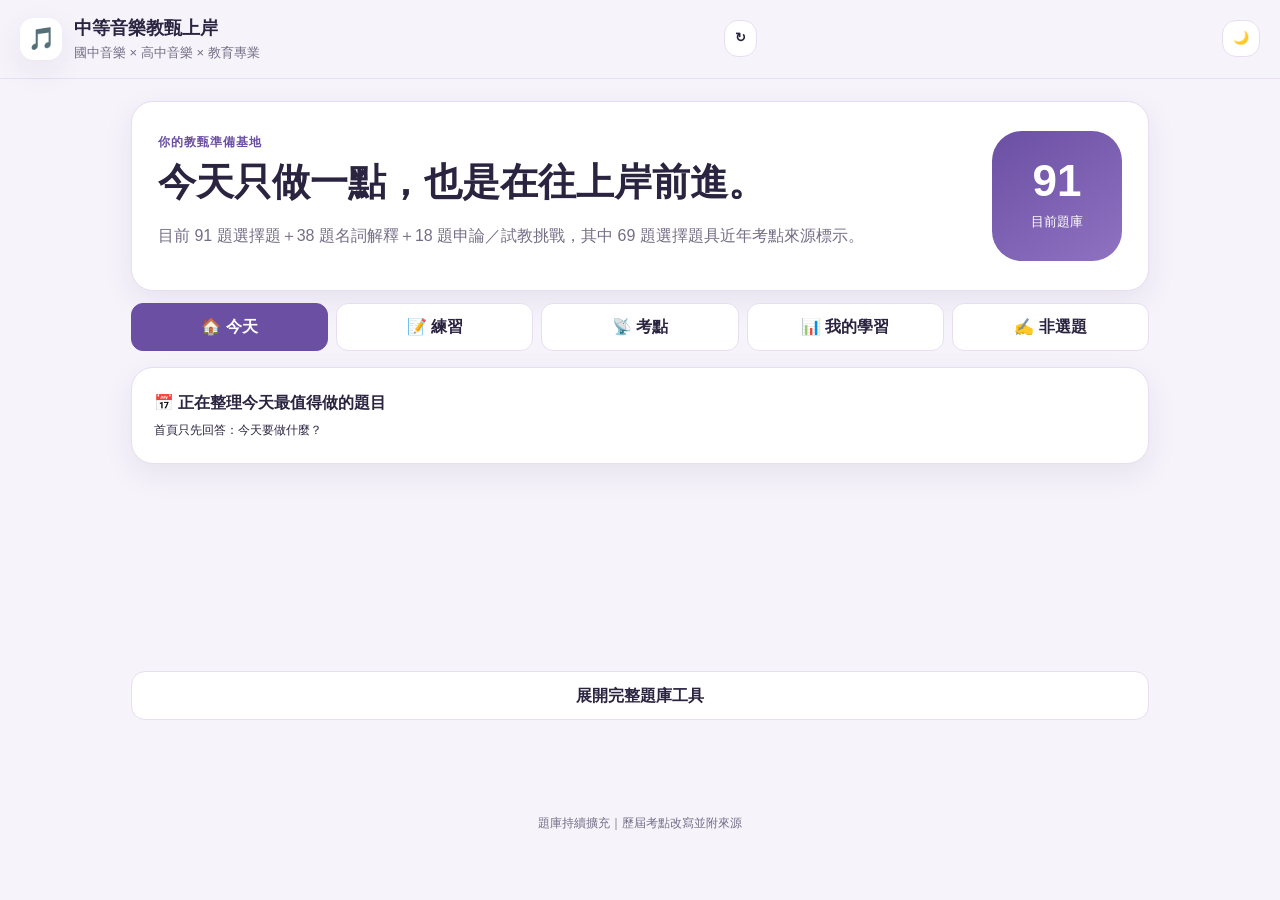
==== commit a0135304: "Bust cache for stable 2.0 loader" ====
--- a/index.html
+++ b/index.html
@@ -26,7 +26,7 @@
         <div>
           <span class="eyebrow">你的教甄準備基地</span>
           <h2>今天只做一點，也是在往上岸前進。</h2>
-          <p id="dataStatus" class="muted">核心題庫已載入，完整歷屆資料會在背景逐步補齊。</p>
+          <p id="dataStatus" class="muted">核心題庫已載入，完整歷屆資料會依你使用的功能逐步載入。</p>
         </div>
         <div class="hero-kpi"><span id="totalQuestions">0</span><small>目前題庫</small></div>
       </section>
@@ -153,7 +153,7 @@
   <script src="data_sync_v2.js?v=20260820v2"></script>
   <script src="navigation_state.js?v=20260820v2"></script>
   <script src="home_organizer.js?v=20260820v2"></script>
-  <script src="performance_data_loader_v2.js?v=20260820v2b"></script>
+  <script src="performance_data_loader_v2.js?v=20260820v2c"></script>
   <script src="detailed_answer_ui.js?v=20260820v2"></script>
 </body>
 </html>
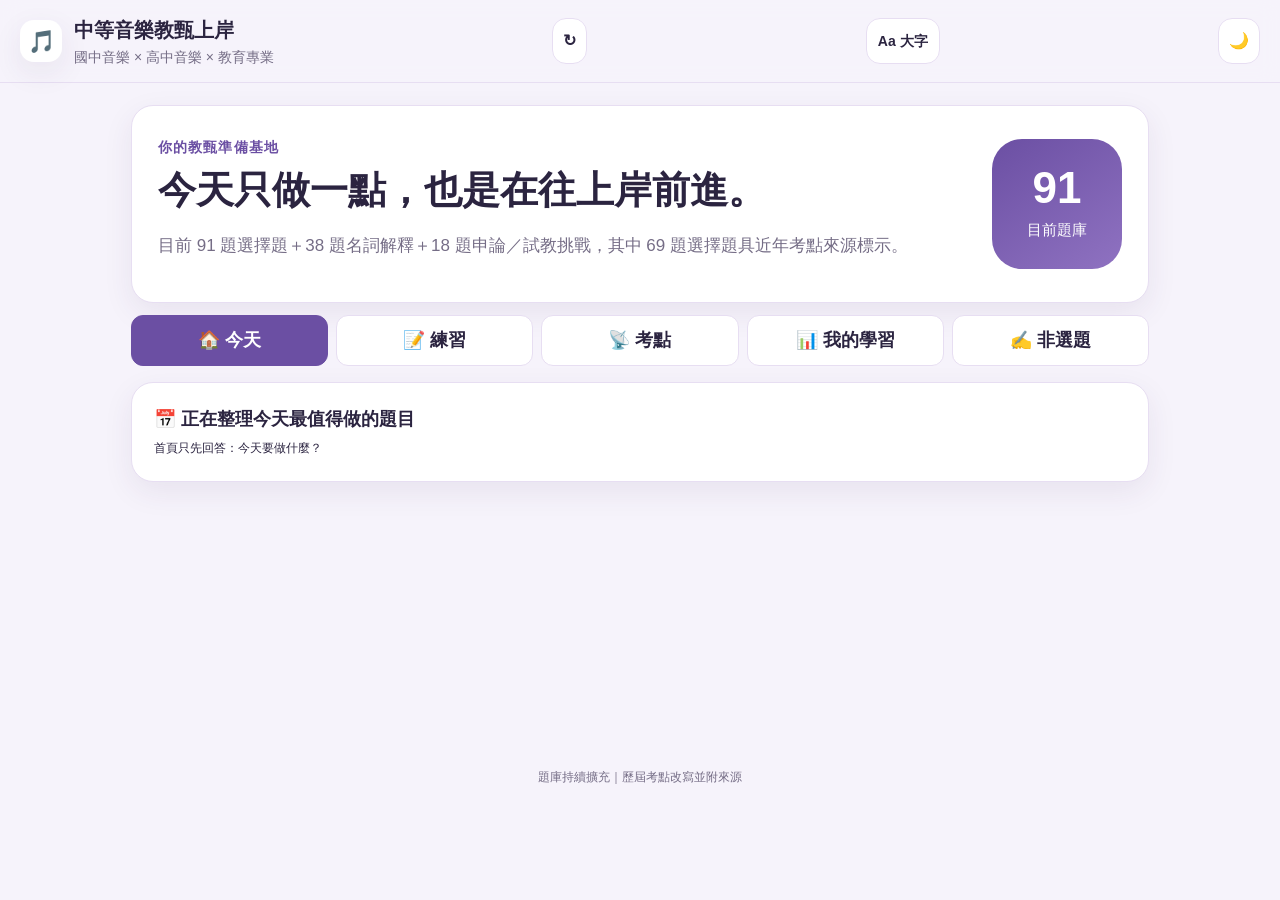
==== commit 367ac79b: "feat: enable persistent reading-size control" ====
--- a/index.html
+++ b/index.html
@@ -5,6 +5,7 @@
   <meta name="viewport" content="width=device-width, initial-scale=1, viewport-fit=cover">
   <meta name="theme-color" content="#6b4fa3">
   <title>中等音樂教甄上岸｜國中＋高中音樂</title>
+  <script>try{document.documentElement.dataset.readingSize=localStorage.getItem('musicTeacherExamReadingSizeV1')||'large'}catch(e){document.documentElement.dataset.readingSize='large'}</script>
   <link rel="stylesheet" href="style.css">
 </head>
 <body>
@@ -153,7 +154,8 @@
   <script src="data_sync_v2.js?v=20260820v2"></script>
   <script src="navigation_state.js?v=20260820v2"></script>
   <script src="home_organizer.js?v=20260820v2"></script>
-  <script src="performance_data_loader_v2.js?v=20260820v2c"></script>
+  <script src="performance_data_loader_v2.js?v=20260823v2d"></script>
   <script src="detailed_answer_ui.js?v=20260820v2"></script>
+  <script src="reading_accessibility.js?v=20260823v1"></script>
 </body>
 </html>
